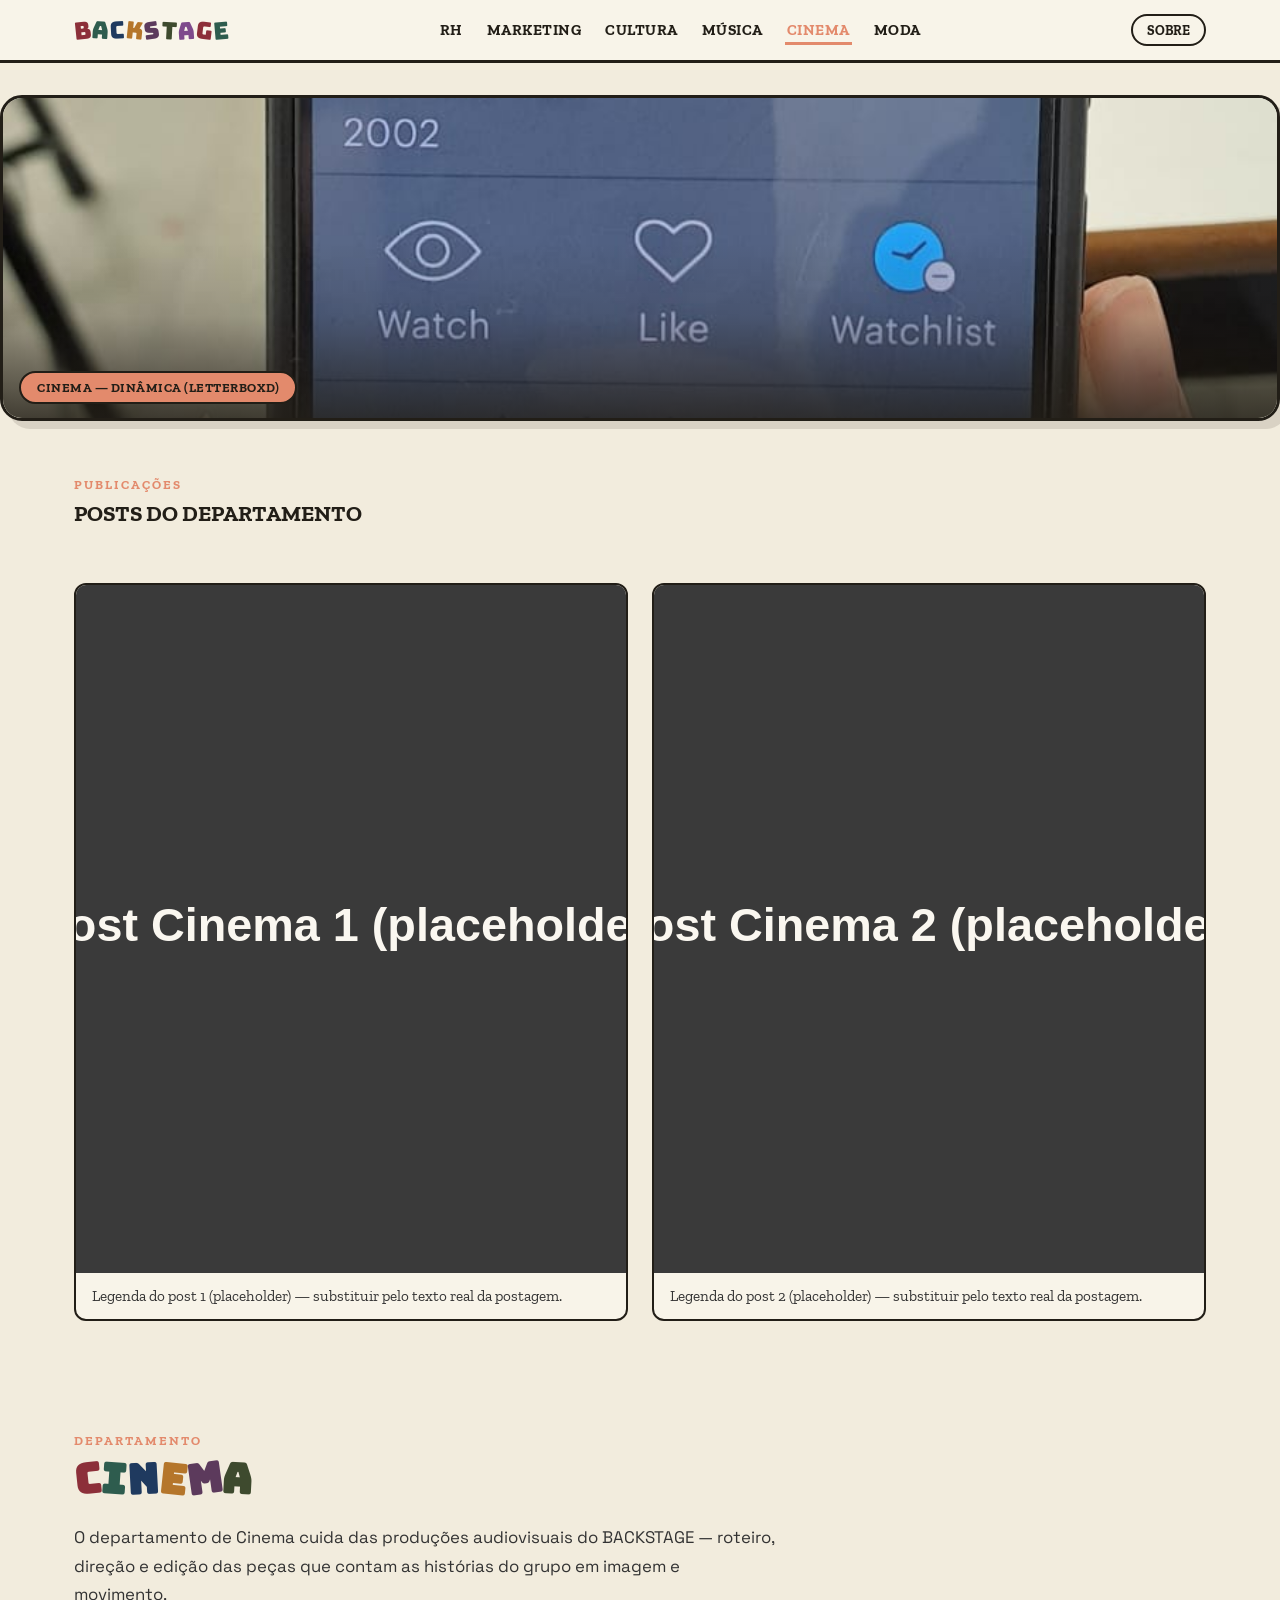
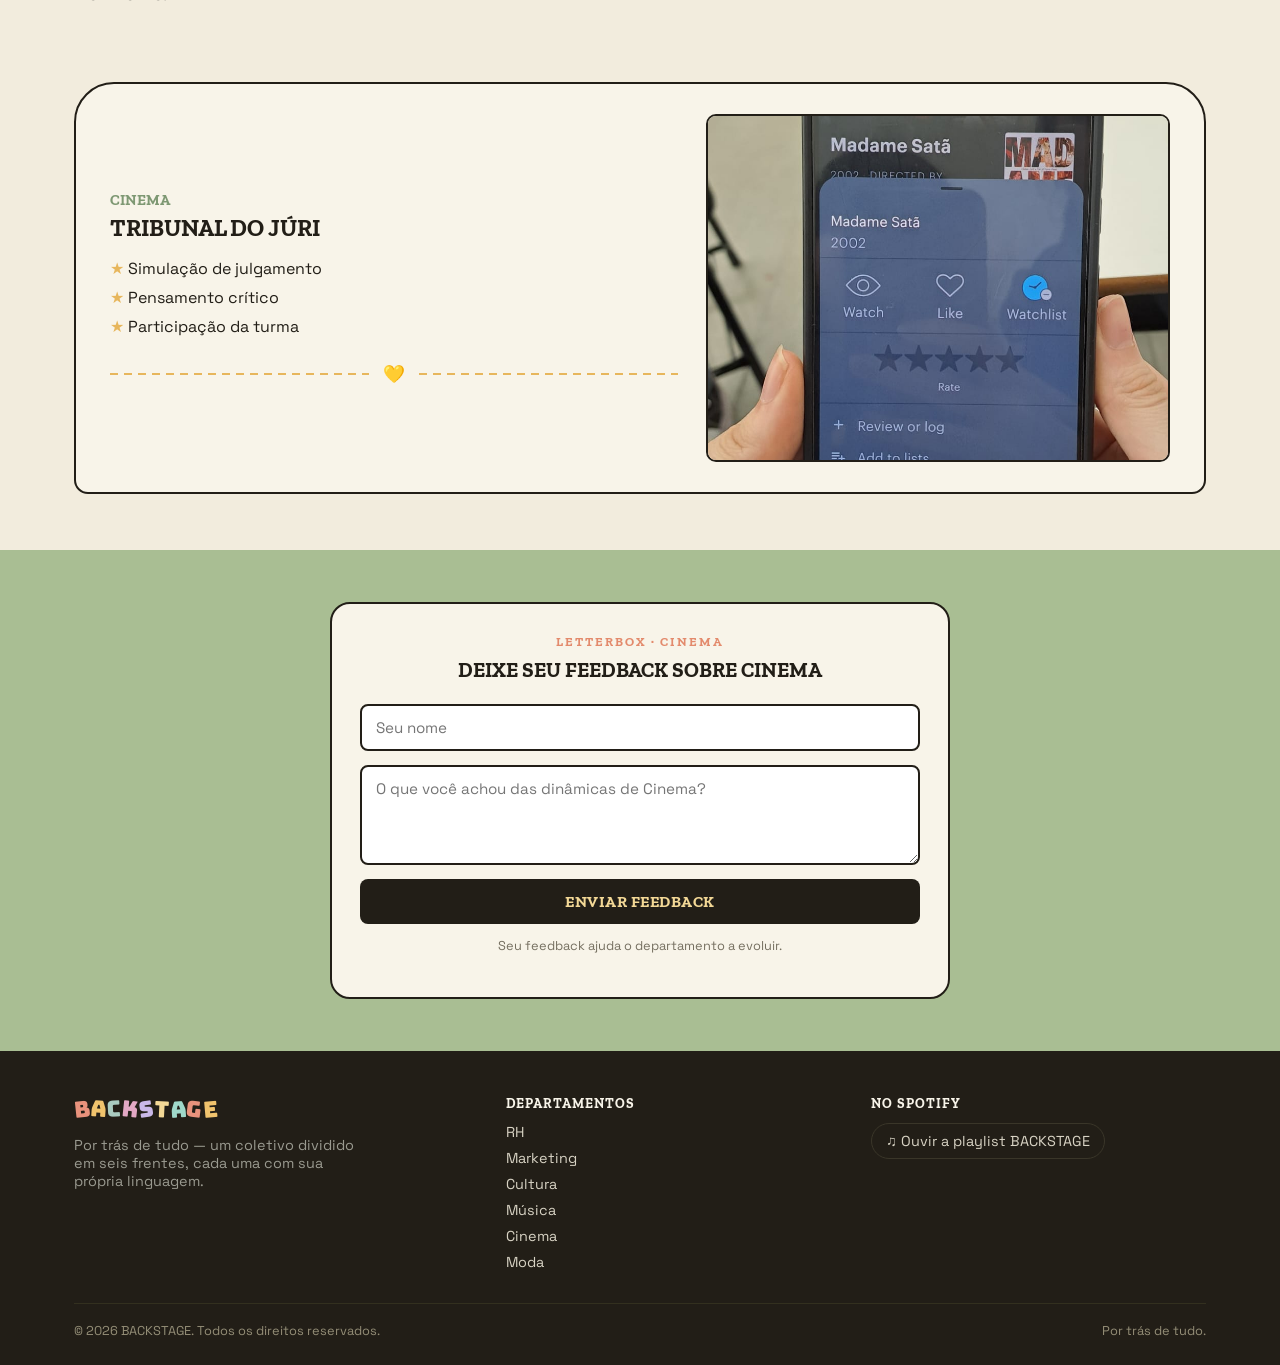
==== cinema.html @ c2397298 "Site BACKSTAGE" ====
<!DOCTYPE html>
<html lang="pt-BR">
<head>
  <meta charset="UTF-8">
  <meta name="viewport" content="width=device-width, initial-scale=1.0">
  <title>Cinema · BACKSTAGE</title>
  <link rel="stylesheet" href="assets/style.css">
</head>
<body>
  <header class="site-header">
    <div class="header-inner">
      <a href="index.html" class="logo"><span class="collage"><span style="--r:-6deg;color:#8C2F39;">B</span><span style="--r:4deg;color:#2E5C4E;">A</span><span style="--r:-3deg;color:#1F3A5F;">C</span><span style="--r:6deg;color:#B5762B;">K</span><span style="--r:-8deg;color:#5C3A5C;">S</span><span style="--r:3deg;color:#3E4A2E;">T</span><span style="--r:-4deg;color:#7E4A8C;">A</span><span style="--r:7deg;color:#8C2F39;">G</span><span style="--r:-5deg;color:#2E5C4E;">E</span></span></a>
      <button class="nav-toggle" aria-label="Abrir menu" aria-expanded="false">&#9776;</button>
      <nav class="dept-nav">
          <a href="rh.html" class="">RH</a>
          <a href="marketing.html" class="">Marketing</a>
          <a href="cultura.html" class="">Cultura</a>
          <a href="musica.html" class="">Música</a>
          <a href="cinema.html" class="active">Cinema</a>
          <a href="moda.html" class="">Moda</a>
      </nav>
      <a href="sobre.html" class="about-link">Sobre</a>
    </div>
  </header>
  <section style="padding-top:32px;">
    <div class="carousel" data-carousel>
      <div class="carousel-track">
        <div class="carousel-slide">
          <img src="assets/img/cinema-dinamica-real.jpeg" alt="Cinema — Dinâmica (Letterboxd)">
          <div class="carousel-caption">Cinema — Dinâmica (Letterboxd)</div>
        </div>
      </div>
      
      <div class="carousel-controls">
        <button class="carousel-btn prev" aria-label="Slide anterior"><svg viewBox="0 0 24 24" fill="none" stroke="currentColor" stroke-width="2.5" stroke-linecap="round" stroke-linejoin="round"><polyline points="15 18 9 12 15 6"></polyline></svg></button>
        <button class="carousel-btn next" aria-label="Próximo slide"><svg viewBox="0 0 24 24" fill="none" stroke="currentColor" stroke-width="2.5" stroke-linecap="round" stroke-linejoin="round"><polyline points="9 18 15 12 9 6"></polyline></svg></button>
      </div>
      <div class="carousel-dots"></div>
    </div>
  </section>
  <section class="text-section" style="padding-bottom:0;">
    <div class="container">
      <div class="eyebrow">Publicações</div>
      <h2 style="font-family:var(--note); text-transform:uppercase; font-size:1.4rem; margin:0 0 8px;">Posts do departamento</h2>
    </div>
  </section>
  <section class="text-section" style="padding-top:20px;">
    <div class="container">
      <div class="posts-grid">
        <div class="post-card">
          <img src="assets/img/cinema-post-1.svg" alt="Post 1 do Cinema">
          <div class="post-caption">Legenda do post 1 (placeholder) — substituir pelo texto real da postagem.</div>
        </div>
        <div class="post-card">
          <img src="assets/img/cinema-post-2.svg" alt="Post 2 do Cinema">
          <div class="post-caption">Legenda do post 2 (placeholder) — substituir pelo texto real da postagem.</div>
        </div>
      </div>
    </div>
  </section>

  <section class="text-section">
    <div class="container">
      <div class="eyebrow">Departamento</div>
      <h1 class="page-title"><span class="collage"><span style="--r:-6deg;color:#8C2F39;">C</span><span style="--r:4deg;color:#2E5C4E;">i</span><span style="--r:-3deg;color:#1F3A5F;">n</span><span style="--r:6deg;color:#B5762B;">e</span><span style="--r:-8deg;color:#5C3A5C;">m</span><span style="--r:3deg;color:#3E4A2E;">a</span></span></h1>
      <p class="body-text">O departamento de Cinema cuida das produções audiovisuais do BACKSTAGE — roteiro, direção e edição das peças que contam as histórias do grupo em imagem e movimento.</p>
    </div>
  </section>
  <section class="text-section" style="padding-top:0;">
    <div class="container">
      <div class="project-card">
        <div>
          <div class="project-eyebrow">Cinema</div>
          <h3>Tribunal do Júri</h3>
          <ul>
          <li>Simulação de julgamento</li>
          <li>Pensamento crítico</li>
          <li>Participação da turma</li>
          </ul>
          <div class="project-divider"><span class="line"></span><span class="heart">💛</span><span class="line"></span></div>
        </div>
        <div class="project-photo">
          <img src="assets/img/cinema-dinamica-real.jpeg" alt="Tribunal do Júri — Cinema">
        </div>
      </div>
    </div>
  </section>

  <section class="feedback-section">
    <div class="container">
      <div class="letterbox">
        <div class="eyebrow">Letterbox · Cinema</div>
        <h2>Deixe seu feedback sobre Cinema</h2>
        <form>
          <input type="text" placeholder="Seu nome" required>
          <textarea placeholder="O que você achou das dinâmicas de Cinema?" required></textarea>
          <button type="submit">Enviar feedback</button>
        </form>
        <p class="form-note">Seu feedback ajuda o departamento a evoluir.</p>
      </div>
    </div>
  </section>

  <footer class="site-footer">
    <div class="container">
      <div class="footer-grid">
        <div>
          <div class="footer-logo"><span class="collage"><span style="--r:-6deg;color:#E8927C;">B</span><span style="--r:4deg;color:#F0C36D;">A</span><span style="--r:-3deg;color:#A9CBC0;">C</span><span style="--r:6deg;color:#E3A8C4;">K</span><span style="--r:-8deg;color:#C9B8E8;">S</span><span style="--r:3deg;color:#F3D896;">T</span><span style="--r:-4deg;color:#9FD8C9;">A</span><span style="--r:7deg;color:#E8927C;">G</span><span style="--r:-5deg;color:#F0C36D;">E</span></span></div>
          <p style="margin-top:12px; font-size:0.9rem; color:#9a9a90; max-width:280px;">
            Por trás de tudo — um coletivo dividido em seis frentes, cada uma com sua própria linguagem.
          </p>
        </div>
        <div>
          <h4>Departamentos</h4>
          <ul>
          <li><a href="rh.html">RH</a></li>
          <li><a href="marketing.html">Marketing</a></li>
          <li><a href="cultura.html">Cultura</a></li>
          <li><a href="musica.html">Música</a></li>
          <li><a href="cinema.html">Cinema</a></li>
          <li><a href="moda.html">Moda</a></li>
          </ul>
        </div>
        <div>
          <h4>No Spotify</h4>
          <a class="spotify-footer-link" href="musica.html#spotify" aria-label="Ver playlist no Spotify">
            &#9835; Ouvir a playlist BACKSTAGE
          </a>
        </div>
      </div>
      <div class="footer-bottom">
        <span>&copy; 2026 BACKSTAGE. Todos os direitos reservados.</span>
        <span>Por trás de tudo.</span>
      </div>
    </div>
  </footer>

  <script src="assets/script.js"></script>
</body>
</html>
---- assets/style.css ----
/* ==========================================================================
   BACKSTAGE — estilo seguindo os slides originais
   ========================================================================== */

@import url('https://fonts.googleapis.com/css2?family=Bungee&family=Zilla+Slab:wght@500;600;700&family=Space+Grotesk:wght@400;500;600;700&display=swap');

:root {
  --mustard: #E7B65C;
  --mustard-light: #F3D896;
  --sage: #A9BE93;
  --sage-dark: #7E9873;
  --teal: #A9CBC0;
  --teal-dark: #7FAA9C;
  --cream: #F2ECDD;
  --paper: #F8F4E9;
  --ink: #221E17;
  --coral: #E38A6C;
  --gray: #756F60;

  --display: 'Bungee', cursive;
  --body: 'Space Grotesk', sans-serif;
  --note: 'Zilla Slab', serif;

  --stripe-mustard: repeating-linear-gradient(
    115deg,
    var(--mustard-light) 0px, var(--mustard-light) 46px,
    var(--mustard) 46px, var(--mustard) 92px
  );

  --swirl-teal: repeating-conic-gradient(
    from 0deg,
    var(--teal) 0deg 9deg,
    var(--cream) 9deg 18deg
  );
}

* { box-sizing: border-box; }
html { scroll-behavior: smooth; }

@media (prefers-reduced-motion: reduce) {
  html { scroll-behavior: auto; }
  * { animation-duration: 0.01ms !important; transition-duration: 0.01ms !important; }
}

body {
  margin: 0;
  font-family: var(--body);
  color: var(--ink);
  background: var(--cream);
  -webkit-font-smoothing: antialiased;
}

a { color: inherit; text-decoration: none; }
img, video { max-width: 100%; display: block; }

:focus-visible {
  outline: 3px solid var(--coral);
  outline-offset: 2px;
}

.container {
  max-width: 1180px;
  margin: 0 auto;
  padding: 0 24px;
}

/* ---------- Collage heading (título estilo revista recortada) ---------- */

.collage {
  font-family: var(--display);
  display: inline-flex;
  flex-wrap: wrap;
  line-height: 1;
}

.collage span {
  display: inline-block;
  transform: rotate(var(--r, 0deg));
  margin: 0 0.01em;
}

/* ---------- Header ---------- */

header.site-header {
  background: var(--paper);
  border-bottom: 3px solid var(--ink);
  position: sticky;
  top: 0;
  z-index: 50;
}

.header-inner {
  display: flex;
  align-items: center;
  justify-content: space-between;
  gap: 20px;
  padding: 14px 24px;
  max-width: 1180px;
  margin: 0 auto;
}

.logo {
  font-size: 1.5rem;
  white-space: nowrap;
}

nav.dept-nav {
  display: flex;
  flex-wrap: wrap;
  gap: 6px 20px;
  font-family: var(--note);
  font-weight: 700;
  font-size: 0.95rem;
  text-transform: uppercase;
  letter-spacing: 0.5px;
}

nav.dept-nav a {
  position: relative;
  padding: 4px 2px;
}

nav.dept-nav a::after {
  content: '';
  position: absolute;
  left: 0; bottom: -2px;
  width: 0; height: 3px;
  background: var(--coral);
  transition: width 0.2s ease;
}

nav.dept-nav a:hover::after,
nav.dept-nav a.active::after { width: 100%; }
nav.dept-nav a.active { color: var(--coral); }

.about-link {
  font-family: var(--note);
  font-weight: 700;
  font-size: 0.85rem;
  text-transform: uppercase;
  border: 2px solid var(--ink);
  padding: 6px 14px;
  border-radius: 999px;
  white-space: nowrap;
}
.about-link:hover { background: var(--ink); color: var(--paper); }

.nav-toggle {
  display: none;
  background: none;
  border: 0;
  color: var(--ink);
  font-size: 1.6rem;
  cursor: pointer;
}

/* ---------- Hero (home) ---------- */

.hero {
  background: var(--swirl-teal);
  padding: 56px 0 48px;
  position: relative;
}

.hero-inner {
  display: grid;
  grid-template-columns: 1fr 1.3fr;
  gap: 32px;
  align-items: center;
}

.hero-logo-block {
  background: var(--paper);
  border: 3px solid var(--ink);
  border-radius: 20px;
  padding: 36px 26px;
  text-align: center;
}

.hero-logo-block .big-logo {
  font-size: clamp(2rem, 5.5vw, 3rem);
  justify-content: center;
}

.hero-logo-block .tagline {
  margin-top: 10px;
  font-family: var(--note);
  font-weight: 600;
  text-transform: uppercase;
  letter-spacing: 1px;
  font-size: 0.85rem;
  color: var(--gray);
}

.hero-logo-block p {
  margin-top: 14px;
  font-size: 0.95rem;
  color: #4a463c;
}

.mini-badge {
  font-size: 1.3rem;
  margin-bottom: 4px;
}

/* ---------- Carousel ---------- */

.carousel {
  position: relative;
  background: var(--paper);
  border: 3px solid var(--ink);
  border-radius: 22px;
  overflow: hidden;
  box-shadow: 8px 8px 0 rgba(34,30,23,0.12);
}

.carousel-track {
  display: flex;
  transition: transform 0.55s cubic-bezier(0.65, 0, 0.35, 1);
  height: 320px;
}

.carousel-slide { min-width: 100%; height: 100%; position: relative; }
.carousel-slide img, .carousel-slide video {
  width: 100%; height: 100%; object-fit: cover;
}

.carousel-slide::after {
  content: '';
  position: absolute;
  inset: 0;
  background: linear-gradient(to top, rgba(34,30,23,0.78) 0%, rgba(34,30,23,0.15) 32%, transparent 55%);
  pointer-events: none;
}

.carousel-caption {
  position: absolute;
  left: 16px; bottom: 14px;
  z-index: 2;
  padding: 7px 16px;
  background: var(--coral);
  border: 2px solid var(--ink);
  border-radius: 999px;
  color: var(--ink);
  font-family: var(--note);
  font-weight: 700;
  font-size: 0.8rem;
  text-transform: uppercase;
  letter-spacing: 0.5px;
}

.carousel-counter {
  position: absolute;
  right: 16px; top: 14px;
  z-index: 2;
  padding: 5px 12px;
  background: rgba(248,244,233,0.9);
  border: 2px solid var(--ink);
  border-radius: 999px;
  font-family: var(--note);
  font-weight: 700;
  font-size: 0.78rem;
  color: var(--ink);
}

.carousel-controls {
  position: absolute; top: 50%; transform: translateY(-50%);
  width: 100%; display: flex; justify-content: space-between;
  padding: 0 14px; pointer-events: none;
  z-index: 2;
}

.carousel-btn {
  pointer-events: all;
  background: var(--paper);
  color: var(--ink);
  border: 2.5px solid var(--ink);
  width: 42px; height: 42px; border-radius: 50%;
  cursor: pointer;
  display: flex; align-items: center; justify-content: center;
  transition: background 0.15s ease, transform 0.15s ease, color 0.15s ease;
}
.carousel-btn svg { width: 20px; height: 20px; }
.carousel-btn:hover { background: var(--coral); transform: scale(1.08); }
.carousel-btn:active { transform: scale(0.94); }

.carousel-dots {
  display: flex; gap: 10px; justify-content: center; align-items: center;
  padding: 14px 0; background: var(--paper);
}
.carousel-dots button {
  width: 9px; height: 9px; border-radius: 50%;
  border: 2px solid var(--ink); background: transparent; cursor: pointer;
  padding: 0;
  transition: width 0.2s ease, background 0.2s ease;
}
.carousel-dots button.active {
  background: var(--coral);
  width: 24px;
  border-radius: 999px;
}

/* ---------- Note card (nota de papel com clipe) ---------- */

.note-card {
  position: relative;
  background:
    repeating-linear-gradient(0deg, transparent 0 27px, rgba(34,30,23,0.06) 27px 28px),
    repeating-linear-gradient(90deg, transparent 0 27px, rgba(34,30,23,0.06) 27px 28px),
    var(--paper);
  border: 2.5px solid var(--ink);
  border-radius: 14px;
  padding: 30px 32px;
  max-width: 760px;
}

.note-card::before {
  content: '📎';
  position: absolute;
  top: -18px;
  left: 22px;
  font-size: 1.8rem;
  transform: rotate(-8deg);
}

.note-card p, .note-card li {
  font-family: var(--note);
  font-weight: 600;
  font-size: 1.15rem;
  line-height: 1.5;
  text-transform: uppercase;
  color: var(--ink);
  margin: 0;
}

.note-card ul { list-style: none; padding: 0; display: flex; flex-direction: column; gap: 10px; }
.note-card ul li::before { content: '• '; }

/* ---------- Sections ---------- */

section.mv-section { padding: 60px 0; }
section.mv-section.bg-mustard { background: var(--mustard); }
section.mv-section.bg-sage { background: var(--sage); }
section.mv-section.bg-teal-swirl { background: var(--swirl-teal); }
section.mv-section.bg-stripe { background: var(--stripe-mustard); }

.mv-grid {
  display: grid;
  grid-template-columns: 1fr 1fr;
  gap: 32px;
  align-items: start;
}

.mv-header { margin-bottom: 20px; }

.eyebrow {
  font-family: var(--note);
  font-size: 0.8rem;
  text-transform: uppercase;
  letter-spacing: 2px;
  color: var(--coral);
  font-weight: 700;
  margin-bottom: 8px;
}

h1.page-title {
  font-family: var(--display);
  font-size: clamp(1.8rem, 4.2vw, 2.6rem);
  line-height: 1.15;
  margin: 0 0 20px;
}

section.text-section { padding: 56px 0; }
.text-section .body-text {
  font-size: 1.05rem;
  line-height: 1.7;
  max-width: 700px;
  color: #333;
}

.dept-grid {
  display: grid;
  grid-template-columns: repeat(3, 1fr);
  gap: 14px;
  margin-top: 36px;
}

.dept-card {
  background: var(--paper);
  border: 2.5px solid var(--ink);
  color: var(--ink);
  padding: 20px 16px;
  text-align: center;
  font-family: var(--note);
  font-weight: 700;
  text-transform: uppercase;
  font-size: 1.05rem;
  letter-spacing: 0.5px;
  border-radius: 12px;
  transition: transform 0.15s ease, background 0.15s ease;
}
.dept-card:hover { transform: translateY(-4px); background: var(--mustard-light); }

/* ---------- Project card (ticket estilo "Projetos" dos slides) ---------- */

.project-card {
  background: var(--paper);
  border: 2.5px solid var(--ink);
  border-radius: 40px 40px 14px 14px;
  padding: 30px 34px;
  display: grid;
  grid-template-columns: 1.1fr 0.9fr;
  gap: 28px;
  align-items: center;
}

.project-card .project-eyebrow {
  font-family: var(--note);
  text-transform: uppercase;
  font-weight: 700;
  color: var(--sage-dark);
  font-size: 0.95rem;
  margin-bottom: 4px;
}

.project-card h3 {
  font-family: var(--note);
  font-size: 1.5rem;
  text-transform: uppercase;
  margin: 0 0 16px;
}

.project-card ul {
  list-style: none;
  padding: 0;
  margin: 0;
  display: flex;
  flex-direction: column;
  gap: 8px;
  font-size: 1rem;
}

.project-card ul li::before { content: '★ '; color: var(--mustard); }

.project-card .project-photo {
  border: 2.5px solid var(--ink);
  border-radius: 10px;
  overflow: hidden;
  aspect-ratio: 4/3;
}
.project-card .project-photo img { width: 100%; height: 100%; object-fit: cover; }

.project-divider {
  display: flex;
  align-items: center;
  gap: 14px;
  margin-top: 26px;
  color: var(--mustard);
}
.project-divider .line { flex: 1; height: 2px; background: repeating-linear-gradient(90deg, var(--mustard) 0 8px, transparent 8px 14px); }
.project-divider .heart { font-size: 1.1rem; }

/* ---------- Posts (cinema) ---------- */

.posts-grid { display: grid; grid-template-columns: repeat(2, 1fr); gap: 24px; margin-top: 28px; }
.post-card { background: var(--paper); border: 2.5px solid var(--ink); border-radius: 12px; overflow: hidden; }
.post-card img { width: 100%; aspect-ratio: 4/5; object-fit: cover; }
.post-caption { padding: 14px 16px; font-size: 0.95rem; color: #333; font-family: var(--note); }

/* ---------- Spotify block (musica) ---------- */

.spotify-block { background: var(--teal); padding: 40px 24px; text-align: center; }
.spotify-block img {
  margin: 0 auto; max-width: 420px;
  border: 3px solid var(--ink); border-radius: 12px;
}
.spotify-block p { color: var(--ink); margin-top: 16px; font-family: var(--note); font-weight: 600; }

/* ---------- Video block (moda) ---------- */

.video-block { padding: 24px 0; background: var(--paper); }
.video-block video {
  width: 100%; max-height: 500px; object-fit: cover;
  border: 3px solid var(--ink); border-radius: 16px;
}

/* ---------- Feedback ---------- */

section.feedback-section { background: var(--sage); padding: 52px 0; }

.letterbox {
  background: var(--paper);
  border: 2.5px solid var(--ink);
  border-radius: 20px;
  max-width: 620px;
  margin: 0 auto;
  padding: 30px 28px;
}
.letterbox .eyebrow { text-align: center; }
.letterbox h2 {
  font-family: var(--note);
  text-align: center;
  text-transform: uppercase;
  font-size: 1.3rem;
  margin: 0 0 22px;
}
.letterbox form { display: flex; flex-direction: column; gap: 14px; }
.letterbox input, .letterbox textarea {
  font-family: var(--body);
  font-size: 0.95rem;
  padding: 12px 14px;
  border: 2px solid var(--ink);
  border-radius: 8px;
  background: #fff;
  resize: vertical;
}
.letterbox textarea { min-height: 100px; }
.letterbox button {
  font-family: var(--note);
  text-transform: uppercase;
  letter-spacing: 0.5px;
  background: var(--ink);
  color: var(--mustard-light);
  border: none;
  border-radius: 8px;
  padding: 13px;
  cursor: pointer;
  font-size: 1rem;
  font-weight: 700;
}
.letterbox button:hover { background: var(--coral); color: #fff; }
.letterbox .form-note { font-size: 0.8rem; color: var(--gray); text-align: center; }

/* ---------- Articles ---------- */

.articles-section { padding: 60px 0; background: var(--paper); }
.articles-grid { display: grid; grid-template-columns: repeat(3, 1fr); gap: 20px; margin-top: 30px; }
.article-card {
  background: var(--cream);
  border: 2.5px solid var(--ink);
  border-radius: 12px;
  overflow: hidden;
  display: flex;
  flex-direction: column;
}
.article-card .thumb { aspect-ratio: 16/10; background: var(--swirl-teal); }
.article-card .thumb-inner {
  width: 100%; height: 100%;
  display: flex; align-items: center; justify-content: center;
  color: var(--ink); font-family: var(--note); font-weight: 700;
  background: rgba(248,244,233,0.55);
}
.article-card .body { padding: 16px; }
.article-card .body h3 { font-family: var(--note); font-size: 1.05rem; margin: 6px 0 8px; text-transform: uppercase; }
.article-card .body p { font-size: 0.9rem; color: #444; margin: 0; }

/* ---------- About extras (quem somos) ---------- */

.about-photos {
  display: flex;
  gap: 14px;
  margin-top: 24px;
  flex-wrap: wrap;
}
.about-photos .torn {
  width: 120px; height: 90px;
  border: 3px solid var(--ink);
  border-radius: 4px;
  object-fit: cover;
  transform: rotate(var(--r, -3deg));
}

/* ---------- Footer ---------- */

footer.site-footer { background: var(--ink); color: #d8d3c4; padding: 44px 0 26px; }
.footer-grid { display: grid; grid-template-columns: 1.2fr 1fr 1fr; gap: 30px; }
.footer-logo { font-size: 1.4rem; }
.footer-grid h4 {
  color: var(--paper); font-family: var(--note); font-size: 0.85rem;
  text-transform: uppercase; letter-spacing: 1px; margin: 0 0 12px;
}
.footer-grid ul { list-style: none; padding: 0; margin: 0; display: flex; flex-direction: column; gap: 8px; font-size: 0.9rem; }
.footer-grid ul a:hover { color: var(--mustard); }
.spotify-footer-link {
  display: inline-flex; align-items: center; gap: 10px;
  font-size: 0.9rem; padding: 8px 14px;
  border: 1px solid #3a3629; border-radius: 999px; width: fit-content;
}
.spotify-footer-link:hover { border-color: var(--mustard); color: var(--mustard); }
.footer-bottom {
  margin-top: 32px; padding-top: 18px; border-top: 1px solid #33301f;
  font-size: 0.8rem; color: #948e77;
  display: flex; justify-content: space-between; flex-wrap: wrap; gap: 8px;
}

/* ---------- Responsive ---------- */

@media (max-width: 900px) {
  .hero-inner { grid-template-columns: 1fr; }
  .dept-grid { grid-template-columns: repeat(2, 1fr); }
  .posts-grid { grid-template-columns: 1fr; }
  .articles-grid { grid-template-columns: 1fr 1fr; }
  .footer-grid { grid-template-columns: 1fr 1fr; }
  .mv-grid { grid-template-columns: 1fr; }
  .project-card { grid-template-columns: 1fr; }
}

@media (max-width: 700px) {
  .nav-toggle { display: block; }
  nav.dept-nav { display: none; flex-direction: column; width: 100%; padding-top: 12px; }
  nav.dept-nav.open { display: flex; }
  .header-inner { flex-wrap: wrap; }
  .about-link { order: 3; }
  .articles-grid { grid-template-columns: 1fr; }
  .footer-grid { grid-template-columns: 1fr; gap: 22px; }
  .carousel-track { height: 220px; }
}
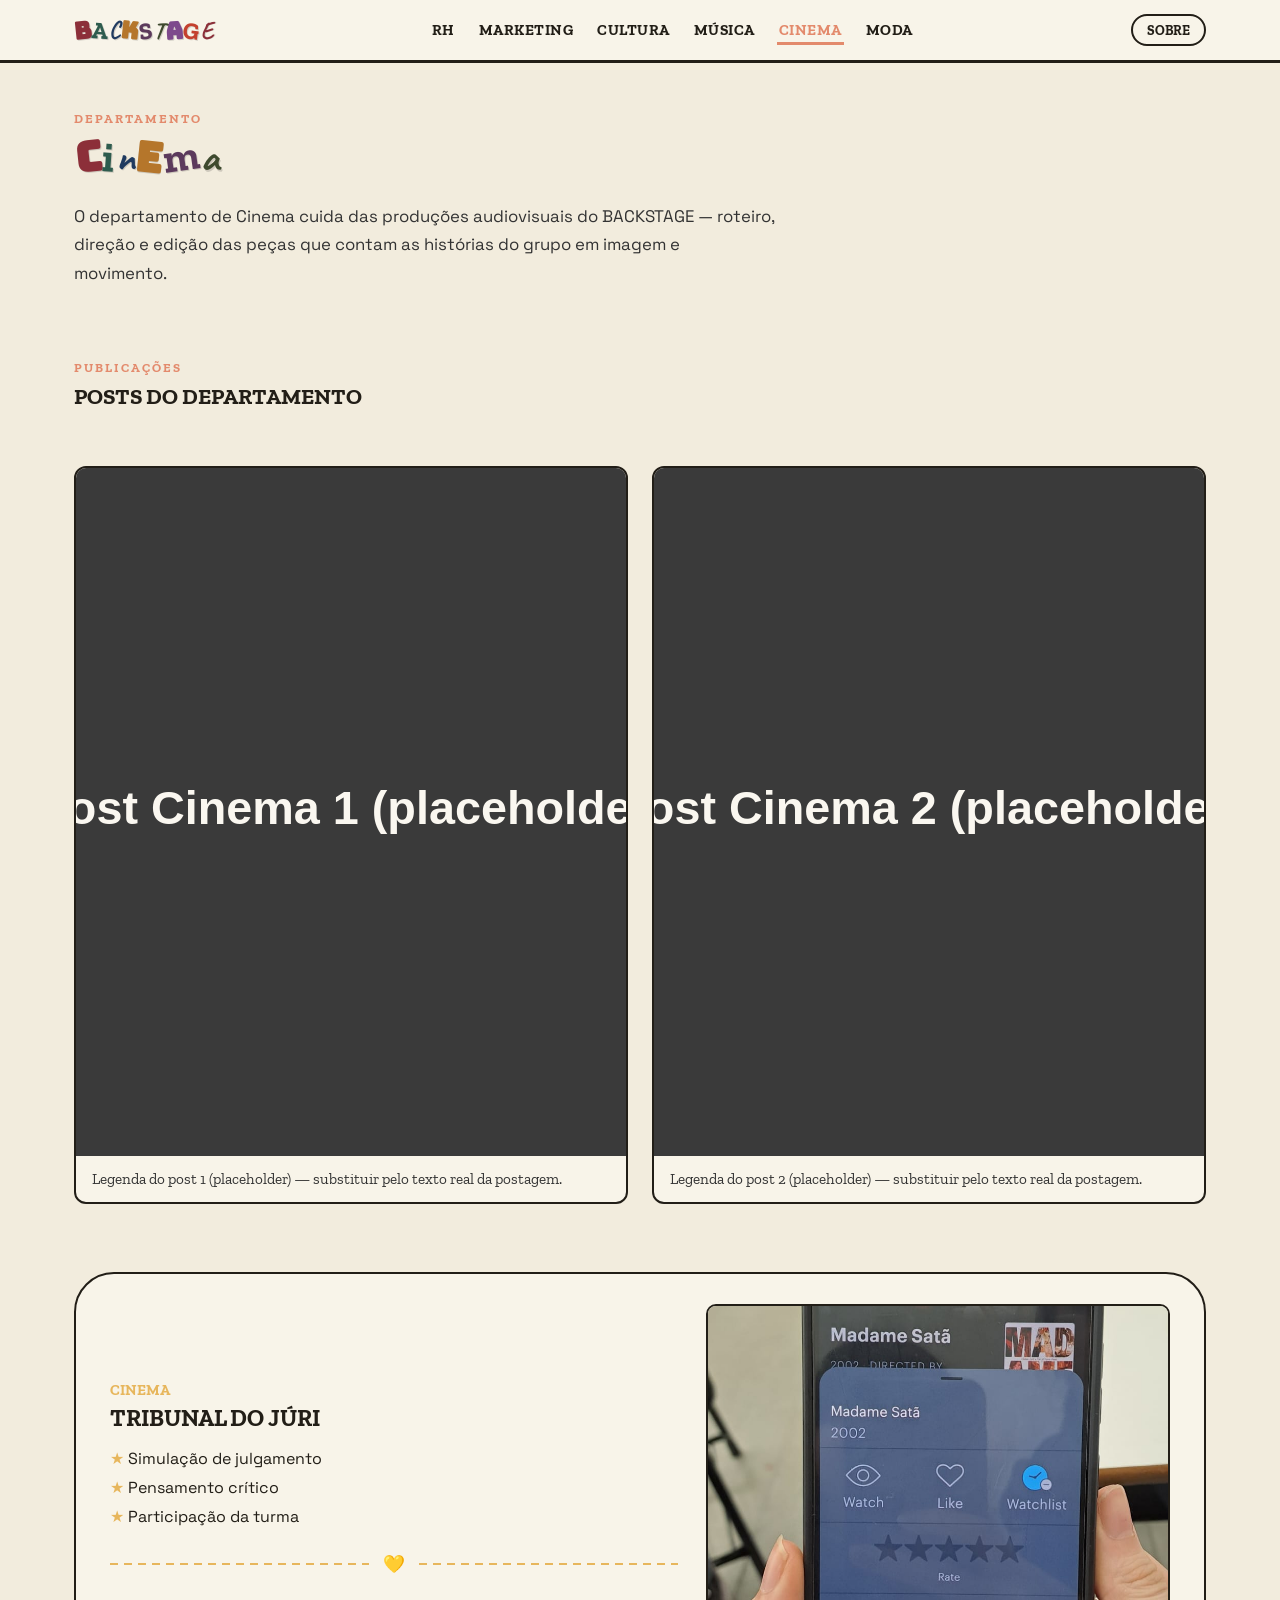
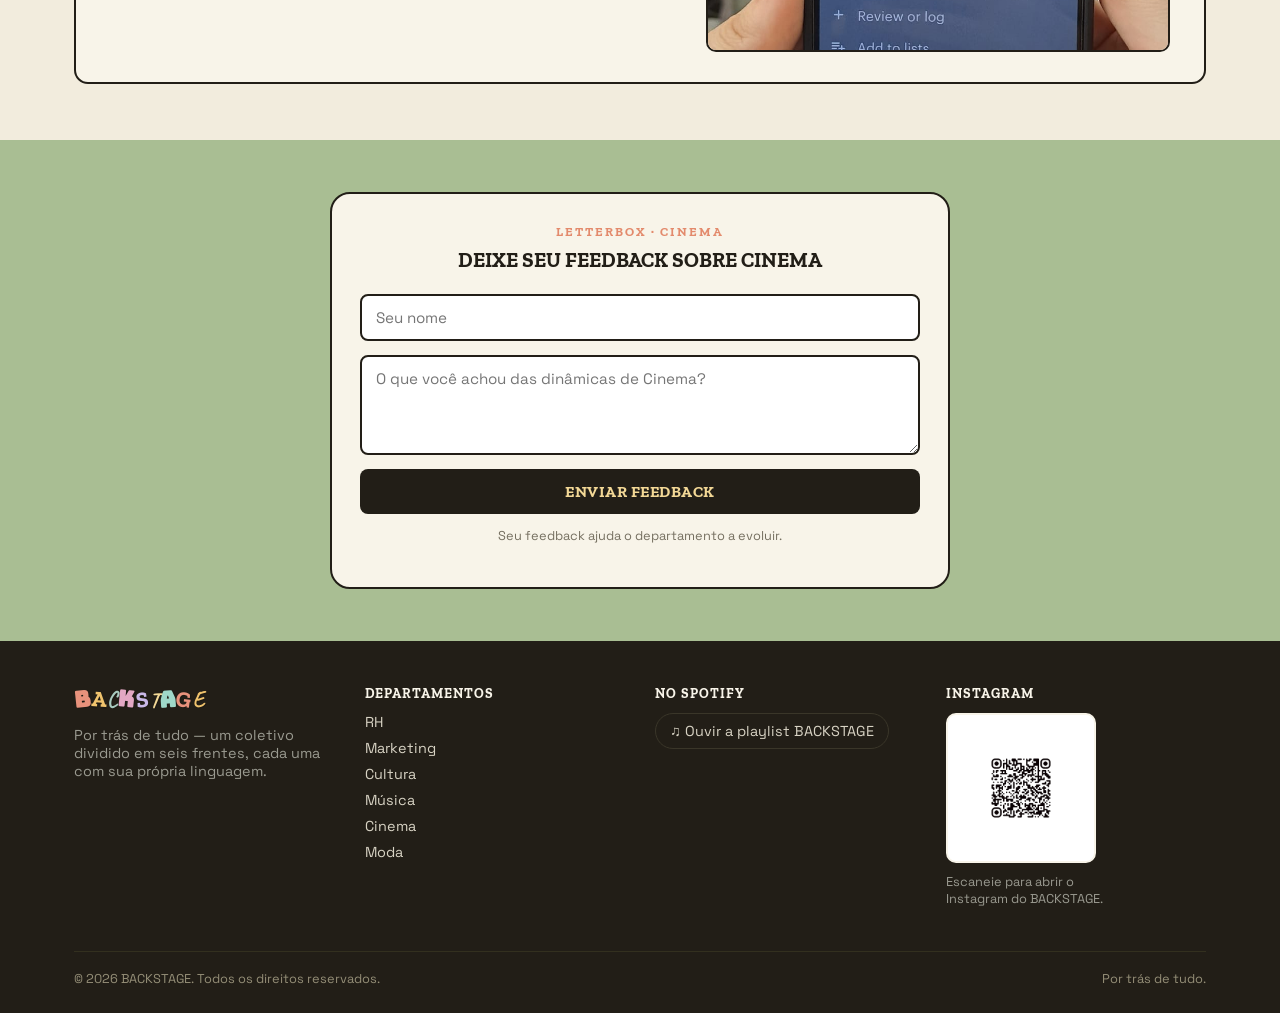
==== commit f3034a25: "Aplica refinamentos do novo design (Claude Design) - Texto collage com fontes alternadas (Bungee/Zil" ====
--- a/cinema.html
+++ b/cinema.html
@@ -9,7 +9,7 @@
 <body>
   <header class="site-header">
     <div class="header-inner">
-      <a href="index.html" class="logo"><span class="collage"><span style="--r:-6deg;color:#8C2F39;">B</span><span style="--r:4deg;color:#2E5C4E;">A</span><span style="--r:-3deg;color:#1F3A5F;">C</span><span style="--r:6deg;color:#B5762B;">K</span><span style="--r:-8deg;color:#5C3A5C;">S</span><span style="--r:3deg;color:#3E4A2E;">T</span><span style="--r:-4deg;color:#7E4A8C;">A</span><span style="--r:7deg;color:#8C2F39;">G</span><span style="--r:-5deg;color:#2E5C4E;">E</span></span></a>
+      <a href="index.html" class="logo"><span class="collage" data-collage data-text="BACKSTAGE"></span></a>
       <button class="nav-toggle" aria-label="Abrir menu" aria-expanded="false">&#9776;</button>
       <nav class="dept-nav">
           <a href="rh.html" class="">RH</a>
@@ -22,23 +22,14 @@
       <a href="sobre.html" class="about-link">Sobre</a>
     </div>
   </header>
-  <section style="padding-top:32px;">
-    <div class="carousel" data-carousel>
-      <div class="carousel-track">
-        <div class="carousel-slide">
-          <img src="assets/img/cinema-dinamica-real.jpeg" alt="Cinema — Dinâmica (Letterboxd)">
-          <div class="carousel-caption">Cinema — Dinâmica (Letterboxd)</div>
-        </div>
-      </div>
-      
-      <div class="carousel-controls">
-        <button class="carousel-btn prev" aria-label="Slide anterior"><svg viewBox="0 0 24 24" fill="none" stroke="currentColor" stroke-width="2.5" stroke-linecap="round" stroke-linejoin="round"><polyline points="15 18 9 12 15 6"></polyline></svg></button>
-        <button class="carousel-btn next" aria-label="Próximo slide"><svg viewBox="0 0 24 24" fill="none" stroke="currentColor" stroke-width="2.5" stroke-linecap="round" stroke-linejoin="round"><polyline points="9 18 15 12 9 6"></polyline></svg></button>
-      </div>
-      <div class="carousel-dots"></div>
+  <section class="text-section" style="padding-top:48px;">
+    <div class="container">
+      <div class="eyebrow">Departamento</div>
+      <h1 class="page-title"><span class="collage" data-collage data-text="Cinema"></span></h1>
+      <p class="body-text">O departamento de Cinema cuida das produções audiovisuais do BACKSTAGE — roteiro, direção e edição das peças que contam as histórias do grupo em imagem e movimento.</p>
     </div>
   </section>
-  <section class="text-section" style="padding-bottom:0;">
+  <section class="text-section" style="padding-top:0; padding-bottom:0;">
     <div class="container">
       <div class="eyebrow">Publicações</div>
       <h2 style="font-family:var(--note); text-transform:uppercase; font-size:1.4rem; margin:0 0 8px;">Posts do departamento</h2>
@@ -58,15 +49,7 @@
       </div>
     </div>
   </section>
-
-  <section class="text-section">
-    <div class="container">
-      <div class="eyebrow">Departamento</div>
-      <h1 class="page-title"><span class="collage"><span style="--r:-6deg;color:#8C2F39;">C</span><span style="--r:4deg;color:#2E5C4E;">i</span><span style="--r:-3deg;color:#1F3A5F;">n</span><span style="--r:6deg;color:#B5762B;">e</span><span style="--r:-8deg;color:#5C3A5C;">m</span><span style="--r:3deg;color:#3E4A2E;">a</span></span></h1>
-      <p class="body-text">O departamento de Cinema cuida das produções audiovisuais do BACKSTAGE — roteiro, direção e edição das peças que contam as histórias do grupo em imagem e movimento.</p>
-    </div>
-  </section>
-  <section class="text-section" style="padding-top:0;">
+  <section class="text-section" style="padding-top:12px;">
     <div class="container">
       <div class="project-card">
         <div>
@@ -105,7 +88,7 @@
     <div class="container">
       <div class="footer-grid">
         <div>
-          <div class="footer-logo"><span class="collage"><span style="--r:-6deg;color:#E8927C;">B</span><span style="--r:4deg;color:#F0C36D;">A</span><span style="--r:-3deg;color:#A9CBC0;">C</span><span style="--r:6deg;color:#E3A8C4;">K</span><span style="--r:-8deg;color:#C9B8E8;">S</span><span style="--r:3deg;color:#F3D896;">T</span><span style="--r:-4deg;color:#9FD8C9;">A</span><span style="--r:7deg;color:#E8927C;">G</span><span style="--r:-5deg;color:#F0C36D;">E</span></span></div>
+          <div class="footer-logo"><span class="collage" data-collage data-text="BACKSTAGE" data-variant="pastel"></span></div>
           <p style="margin-top:12px; font-size:0.9rem; color:#9a9a90; max-width:280px;">
             Por trás de tudo — um coletivo dividido em seis frentes, cada uma com sua própria linguagem.
           </p>
@@ -127,6 +110,13 @@
             &#9835; Ouvir a playlist BACKSTAGE
           </a>
         </div>
+        <div class="footer-qr-col">
+          <h4>Instagram</h4>
+          <a href="https://instagram.com/backstage" target="_blank" rel="noopener noreferrer">
+            <img src="assets/img/qr-code.png" alt="QR code para o Instagram do BACKSTAGE">
+          </a>
+          <p>Escaneie para abrir o Instagram do BACKSTAGE.</p>
+        </div>
       </div>
       <div class="footer-bottom">
         <span>&copy; 2026 BACKSTAGE. Todos os direitos reservados.</span>
--- a/assets/style.css
+++ b/assets/style.css
@@ -2,7 +2,7 @@
    BACKSTAGE — estilo seguindo os slides originais
    ========================================================================== */
 
-@import url('https://fonts.googleapis.com/css2?family=Bungee&family=Zilla+Slab:wght@500;600;700&family=Space+Grotesk:wght@400;500;600;700&display=swap');
+@import url('https://fonts.googleapis.com/css2?family=Bungee&family=Caveat:wght@700&family=Zilla+Slab:wght@500;600;700&family=Space+Grotesk:wght@400;500;600;700&display=swap');
 
 :root {
   --mustard: #E7B65C;
@@ -67,16 +67,16 @@
 /* ---------- Collage heading (título estilo revista recortada) ---------- */
 
 .collage {
-  font-family: var(--display);
   display: inline-flex;
   flex-wrap: wrap;
-  line-height: 1;
+  line-height: 1.05;
+  font-weight: 700;
+  text-shadow: 1px 1px 0 rgba(0,0,0,0.15);
 }
 
 .collage span {
   display: inline-block;
-  transform: rotate(var(--r, 0deg));
-  margin: 0 0.01em;
+  margin: 0 0.015em;
 }
 
 /* ---------- Header ---------- */
@@ -160,9 +160,24 @@
   background: var(--swirl-teal);
   padding: 56px 0 48px;
   position: relative;
-}
+  overflow: hidden;
+}
+
+.hero-tabs {
+  position: absolute;
+  left: 0;
+  top: 20px;
+  display: flex;
+  flex-direction: column;
+  z-index: 0;
+}
+.hero-tabs .tab-1 { width: 54px; height: 90px; background: var(--teal); border-radius: 0 30px 30px 0; }
+.hero-tabs .tab-2 { width: 70px; height: 110px; background: var(--mustard); border-radius: 0 30px 30px 0; margin-top: 18px; }
+.hero-tabs .tab-3 { width: 48px; height: 80px; background: var(--sage-dark); border-radius: 0 30px 30px 0; margin-top: 160px; }
 
 .hero-inner {
+  position: relative;
+  z-index: 1;
   display: grid;
   grid-template-columns: 1fr 1.3fr;
   gap: 32px;
@@ -378,6 +393,14 @@
   color: #333;
 }
 
+/* ---------- Hero de departamento com carrossel lado a lado (Marketing, Música) ---------- */
+
+section.hero-row-section { padding: 40px 0 56px; }
+.hero-row { display: flex; flex-wrap: wrap; gap: 32px; align-items: center; }
+.hero-row .hero-text-col { flex: 1 1 320px; }
+.hero-row .hero-img-col { flex: 1 1 320px; max-width: 460px; width: 100%; }
+.hero-row .hero-img-col .carousel-track { height: auto; aspect-ratio: 16 / 10; }
+
 .dept-grid {
   display: grid;
   grid-template-columns: repeat(3, 1fr);
@@ -404,6 +427,7 @@
 /* ---------- Project card (ticket estilo "Projetos" dos slides) ---------- */
 
 .project-card {
+  --accent: var(--mustard);
   background: var(--paper);
   border: 2.5px solid var(--ink);
   border-radius: 40px 40px 14px 14px;
@@ -414,11 +438,13 @@
   align-items: center;
 }
 
+.project-card.accent-sage { --accent: var(--sage-dark); }
+
 .project-card .project-eyebrow {
   font-family: var(--note);
   text-transform: uppercase;
   font-weight: 700;
-  color: var(--sage-dark);
+  color: var(--accent);
   font-size: 0.95rem;
   margin-bottom: 4px;
 }
@@ -457,7 +483,7 @@
   margin-top: 26px;
   color: var(--mustard);
 }
-.project-divider .line { flex: 1; height: 2px; background: repeating-linear-gradient(90deg, var(--mustard) 0 8px, transparent 8px 14px); }
+.project-divider .line { flex: 1; height: 2px; background: repeating-linear-gradient(90deg, var(--accent) 0 8px, transparent 8px 14px); }
 .project-divider .heart { font-size: 1.1rem; }
 
 /* ---------- Posts (cinema) ---------- */
@@ -478,10 +504,33 @@
 
 /* ---------- Video block (moda) ---------- */
 
-.video-block { padding: 24px 0; background: var(--paper); }
+.video-block { padding: 28px 0 0; }
 .video-block video {
   width: 100%; max-height: 500px; object-fit: cover;
   border: 3px solid var(--ink); border-radius: 16px;
+}
+
+.video-placeholder {
+  border: 3px dashed var(--ink);
+  border-radius: 16px;
+  background: var(--paper);
+  min-height: 260px;
+  display: flex;
+  flex-direction: column;
+  align-items: center;
+  justify-content: center;
+  gap: 14px;
+  padding: 24px;
+}
+.video-placeholder .play-icon {
+  width: 56px; height: 56px; border-radius: 50%;
+  background: var(--mustard); color: var(--ink);
+  display: flex; align-items: center; justify-content: center;
+  font-size: 1.4rem;
+}
+.video-placeholder p {
+  font-family: var(--note); color: var(--gray);
+  text-align: center; max-width: 420px; margin: 0;
 }
 
 /* ---------- Feedback ---------- */
@@ -573,7 +622,7 @@
 /* ---------- Footer ---------- */
 
 footer.site-footer { background: var(--ink); color: #d8d3c4; padding: 44px 0 26px; }
-.footer-grid { display: grid; grid-template-columns: 1.2fr 1fr 1fr; gap: 30px; }
+.footer-grid { display: grid; grid-template-columns: repeat(auto-fit, minmax(200px, 1fr)); gap: 30px; }
 .footer-logo { font-size: 1.4rem; }
 .footer-grid h4 {
   color: var(--paper); font-family: var(--note); font-size: 0.85rem;
@@ -587,6 +636,13 @@
   border: 1px solid #3a3629; border-radius: 999px; width: fit-content;
 }
 .spotify-footer-link:hover { border-color: var(--mustard); color: var(--mustard); }
+
+.footer-qr-col img {
+  width: 150px; height: 150px; border: 2px solid var(--paper); border-radius: 10px;
+  background: #fff; padding: 4px; object-fit: cover; transition: transform 0.15s ease;
+}
+.footer-qr-col img:hover { transform: scale(1.04); }
+.footer-qr-col p { font-size: 0.8rem; color: #9a9a90; margin-top: 10px; max-width: 180px; }
 .footer-bottom {
   margin-top: 32px; padding-top: 18px; border-top: 1px solid #33301f;
   font-size: 0.8rem; color: #948e77;
@@ -597,12 +653,14 @@
 
 @media (max-width: 900px) {
   .hero-inner { grid-template-columns: 1fr; }
+  .hero-tabs { display: none; }
   .dept-grid { grid-template-columns: repeat(2, 1fr); }
   .posts-grid { grid-template-columns: 1fr; }
   .articles-grid { grid-template-columns: 1fr 1fr; }
   .footer-grid { grid-template-columns: 1fr 1fr; }
   .mv-grid { grid-template-columns: 1fr; }
   .project-card { grid-template-columns: 1fr; }
+  .hero-row .hero-img-col { max-width: 100%; }
 }
 
 @media (max-width: 700px) {
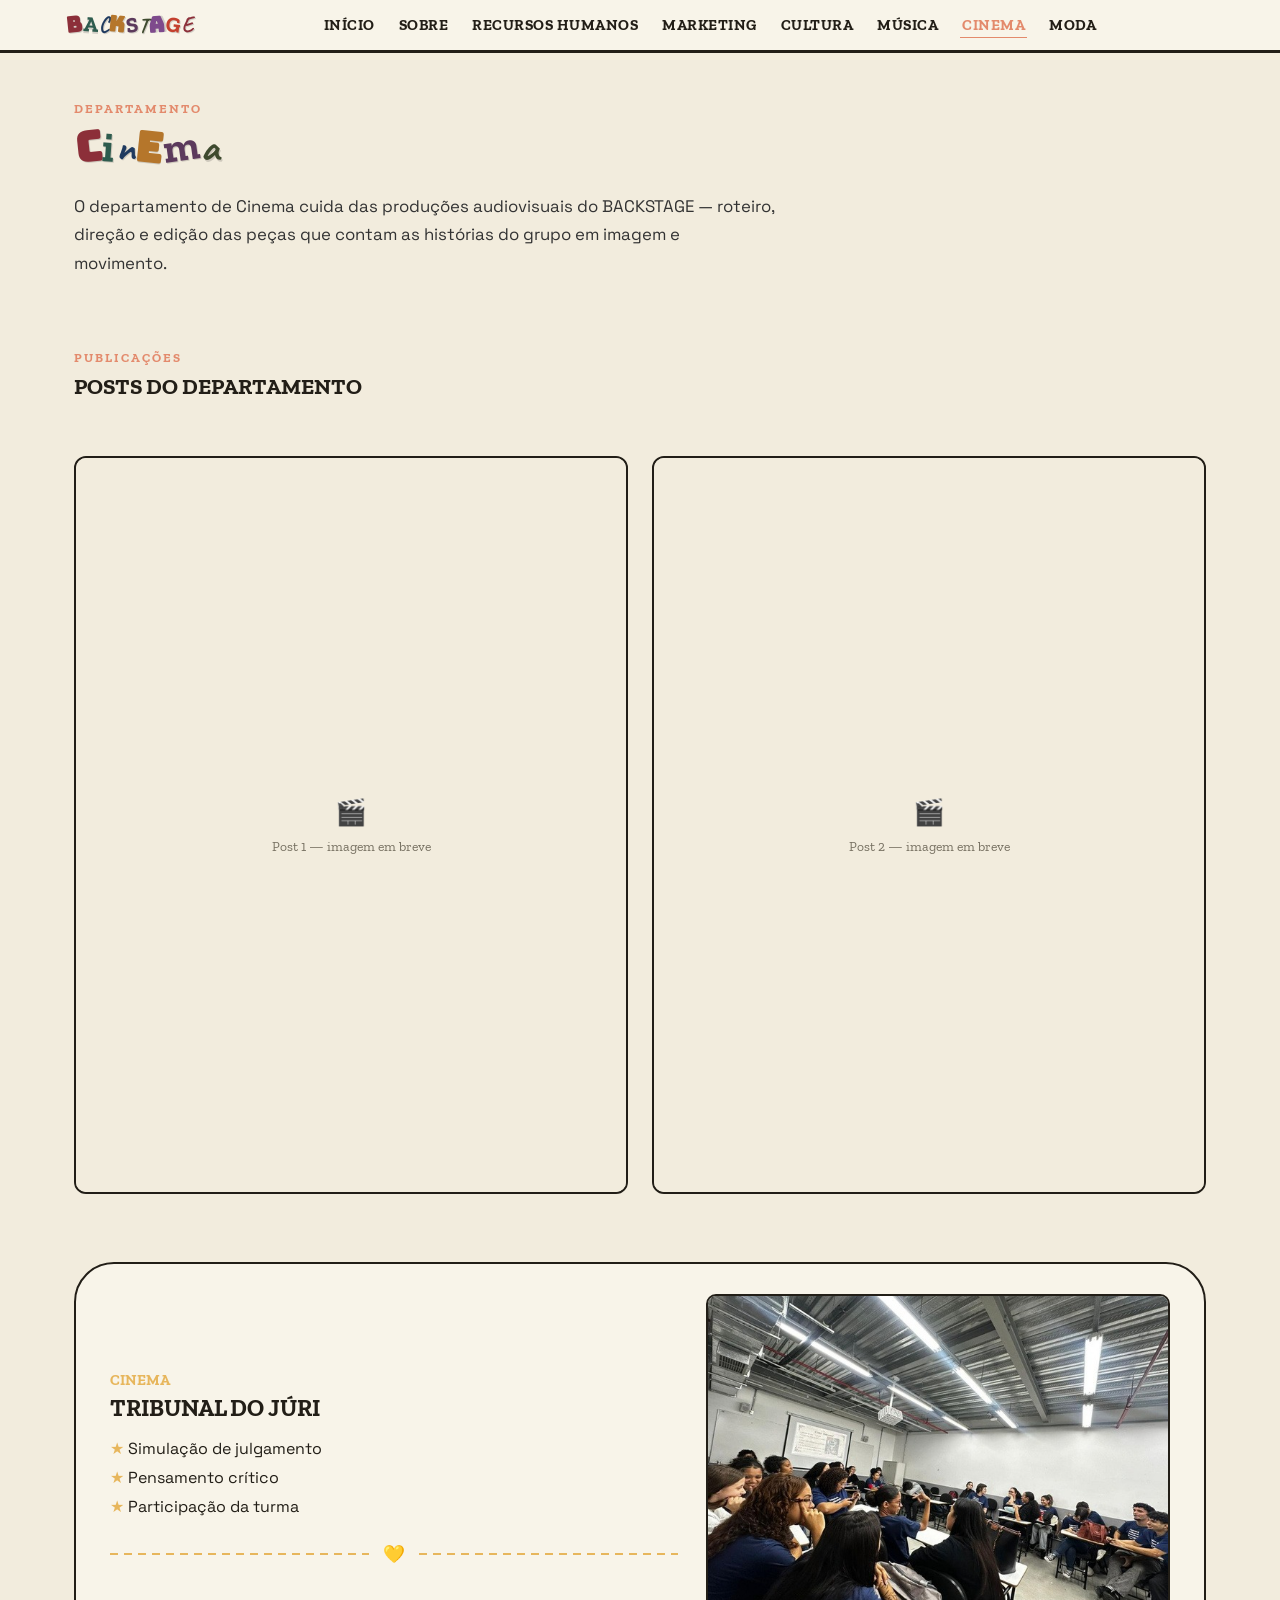
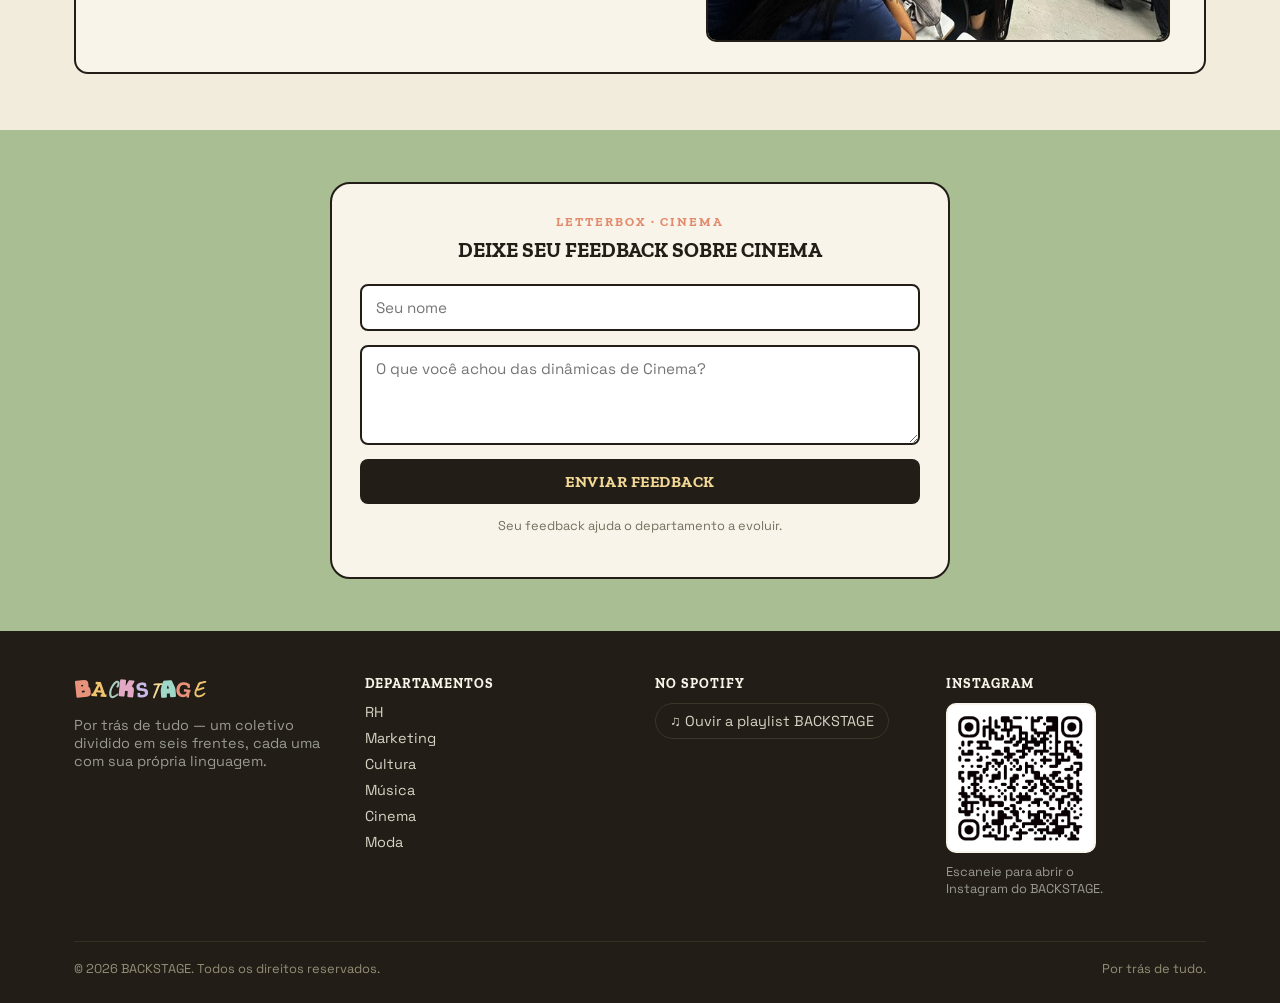
==== commit d31d274e: "feat(design): sincroniza site com o novo Claude Design Atualiza fotos reais (home, RH, cinema, moda," ====
--- a/cinema.html
+++ b/cinema.html
@@ -12,14 +12,15 @@
       <a href="index.html" class="logo"><span class="collage" data-collage data-text="BACKSTAGE"></span></a>
       <button class="nav-toggle" aria-label="Abrir menu" aria-expanded="false">&#9776;</button>
       <nav class="dept-nav">
-          <a href="rh.html" class="">RH</a>
+          <a href="index.html" class="">Início</a>
+          <a href="sobre.html" class="">Sobre</a>
+          <a href="rh.html" class="">Recursos Humanos</a>
           <a href="marketing.html" class="">Marketing</a>
           <a href="cultura.html" class="">Cultura</a>
           <a href="musica.html" class="">Música</a>
           <a href="cinema.html" class="active">Cinema</a>
           <a href="moda.html" class="">Moda</a>
       </nav>
-      <a href="sobre.html" class="about-link">Sobre</a>
     </div>
   </header>
   <section class="text-section" style="padding-top:48px;">
@@ -39,12 +40,18 @@
     <div class="container">
       <div class="posts-grid">
         <div class="post-card">
-          <img src="assets/img/cinema-post-1.svg" alt="Post 1 do Cinema">
-          <div class="post-caption">Legenda do post 1 (placeholder) — substituir pelo texto real da postagem.</div>
+          <div class="media-placeholder">
+            <div class="icon">&#127916;</div>
+            <p>Post 1 — imagem em breve</p>
+          </div>
+          <div class="post-caption">Legenda do post 1 — em breve.</div>
         </div>
         <div class="post-card">
-          <img src="assets/img/cinema-post-2.svg" alt="Post 2 do Cinema">
-          <div class="post-caption">Legenda do post 2 (placeholder) — substituir pelo texto real da postagem.</div>
+          <div class="media-placeholder">
+            <div class="icon">&#127916;</div>
+            <p>Post 2 — imagem em breve</p>
+          </div>
+          <div class="post-caption">Legenda do post 2 — em breve.</div>
         </div>
       </div>
     </div>
@@ -63,7 +70,7 @@
           <div class="project-divider"><span class="line"></span><span class="heart">💛</span><span class="line"></span></div>
         </div>
         <div class="project-photo">
-          <img src="assets/img/cinema-dinamica-real.jpeg" alt="Tribunal do Júri — Cinema">
+          <img src="assets/img/cinema-tribunal-juri.jpg" alt="Tribunal do Júri — Cinema">
         </div>
       </div>
     </div>
--- a/assets/style.css
+++ b/assets/style.css
@@ -91,26 +91,37 @@
 
 .header-inner {
   display: flex;
+  flex-wrap: nowrap;
   align-items: center;
   justify-content: space-between;
-  gap: 20px;
-  padding: 14px 24px;
+  gap: 12px;
+  padding: 12px 16px;
   max-width: 1180px;
   margin: 0 auto;
 }
 
 .logo {
-  font-size: 1.5rem;
-  white-space: nowrap;
+  display: inline-flex;
+  flex-shrink: 0;
+}
+
+.logo .collage {
+  font-size: clamp(15px, 1.7vw, 34px);
 }
 
 nav.dept-nav {
   display: flex;
-  flex-wrap: wrap;
-  gap: 6px 20px;
+  flex-wrap: nowrap;
+  gap: clamp(8px, 1.6vw, 20px);
+  align-items: center;
+  overflow-x: auto;
+  scrollbar-width: none;
+  min-width: 0;
+  flex: 1 1 auto;
+  justify-content: center;
   font-family: var(--note);
   font-weight: 700;
-  font-size: 0.95rem;
+  font-size: clamp(0.72rem, 1.6vw, 0.95rem);
   text-transform: uppercase;
   letter-spacing: 0.5px;
 }
@@ -118,6 +129,8 @@
 nav.dept-nav a {
   position: relative;
   padding: 4px 2px;
+  white-space: nowrap;
+  flex-shrink: 0;
 }
 
 nav.dept-nav a::after {
@@ -132,18 +145,6 @@
 nav.dept-nav a:hover::after,
 nav.dept-nav a.active::after { width: 100%; }
 nav.dept-nav a.active { color: var(--coral); }
-
-.about-link {
-  font-family: var(--note);
-  font-weight: 700;
-  font-size: 0.85rem;
-  text-transform: uppercase;
-  border: 2px solid var(--ink);
-  padding: 6px 14px;
-  border-radius: 999px;
-  white-space: nowrap;
-}
-.about-link:hover { background: var(--ink); color: var(--paper); }
 
 .nav-toggle {
   display: none;
@@ -356,6 +357,7 @@
 section.mv-section { padding: 60px 0; }
 section.mv-section.bg-mustard { background: var(--mustard); }
 section.mv-section.bg-sage { background: var(--sage); }
+section.mv-section.bg-teal { background: var(--teal); }
 section.mv-section.bg-teal-swirl { background: var(--swirl-teal); }
 section.mv-section.bg-stripe { background: var(--stripe-mustard); }
 
@@ -493,6 +495,29 @@
 .post-card img { width: 100%; aspect-ratio: 4/5; object-fit: cover; }
 .post-caption { padding: 14px 16px; font-size: 0.95rem; color: #333; font-family: var(--note); }
 
+/* ---------- Placeholder de mídia (sem foto/vídeo real ainda) ---------- */
+
+.media-placeholder {
+  width: 100%;
+  height: 100%;
+  display: flex;
+  flex-direction: column;
+  align-items: center;
+  justify-content: center;
+  gap: 10px;
+  background: var(--cream);
+  border: 2px dashed var(--ink);
+  color: var(--gray);
+  text-align: center;
+  padding: 16px;
+  box-sizing: border-box;
+}
+.media-placeholder .icon { font-size: 1.6rem; }
+.media-placeholder p { margin: 0; font-family: var(--note); font-size: 0.85rem; max-width: 180px; }
+.post-card .media-placeholder { aspect-ratio: 4/5; border: none; border-radius: 0; }
+.carousel-slide .media-placeholder { border: none; }
+.media-placeholder.alt { background: var(--mustard-light); }
+
 /* ---------- Spotify block (musica) ---------- */
 
 .spotify-block { background: var(--teal); padding: 40px 24px; text-align: center; }
@@ -665,10 +690,43 @@
 
 @media (max-width: 700px) {
   .nav-toggle { display: block; }
-  nav.dept-nav { display: none; flex-direction: column; width: 100%; padding-top: 12px; }
-  nav.dept-nav.open { display: flex; }
+  nav.dept-nav {
+    display: flex;
+    flex-direction: column;
+    width: 100%;
+    gap: 0;
+    max-height: 0;
+    opacity: 0;
+    overflow: hidden;
+    padding: 0 4px;
+    margin-top: 0;
+    border-top: 0 solid var(--ink);
+    transition: max-height 0.3s ease, opacity 0.25s ease, padding 0.3s ease, margin-top 0.3s ease;
+  }
+  nav.dept-nav.open {
+    max-height: 640px;
+    opacity: 1;
+    padding: 8px 4px 16px;
+    margin-top: 10px;
+    border-top-width: 2px;
+  }
+  nav.dept-nav a {
+    width: 100%;
+    padding: 15px 12px;
+    text-align: center;
+    border-radius: 10px;
+    border-bottom: 1px solid rgba(34, 30, 23, 0.12);
+    font-size: 0.92rem;
+    transition: background 0.15s ease, color 0.15s ease;
+  }
+  nav.dept-nav a:last-child { border-bottom: none; }
+  nav.dept-nav a::after { display: none; }
+  nav.dept-nav a:active { background: rgba(34, 30, 23, 0.06); }
+  nav.dept-nav a.active {
+    background: rgba(227, 138, 108, 0.14);
+    border-radius: 10px;
+  }
   .header-inner { flex-wrap: wrap; }
-  .about-link { order: 3; }
   .articles-grid { grid-template-columns: 1fr; }
   .footer-grid { grid-template-columns: 1fr; gap: 22px; }
   .carousel-track { height: 220px; }
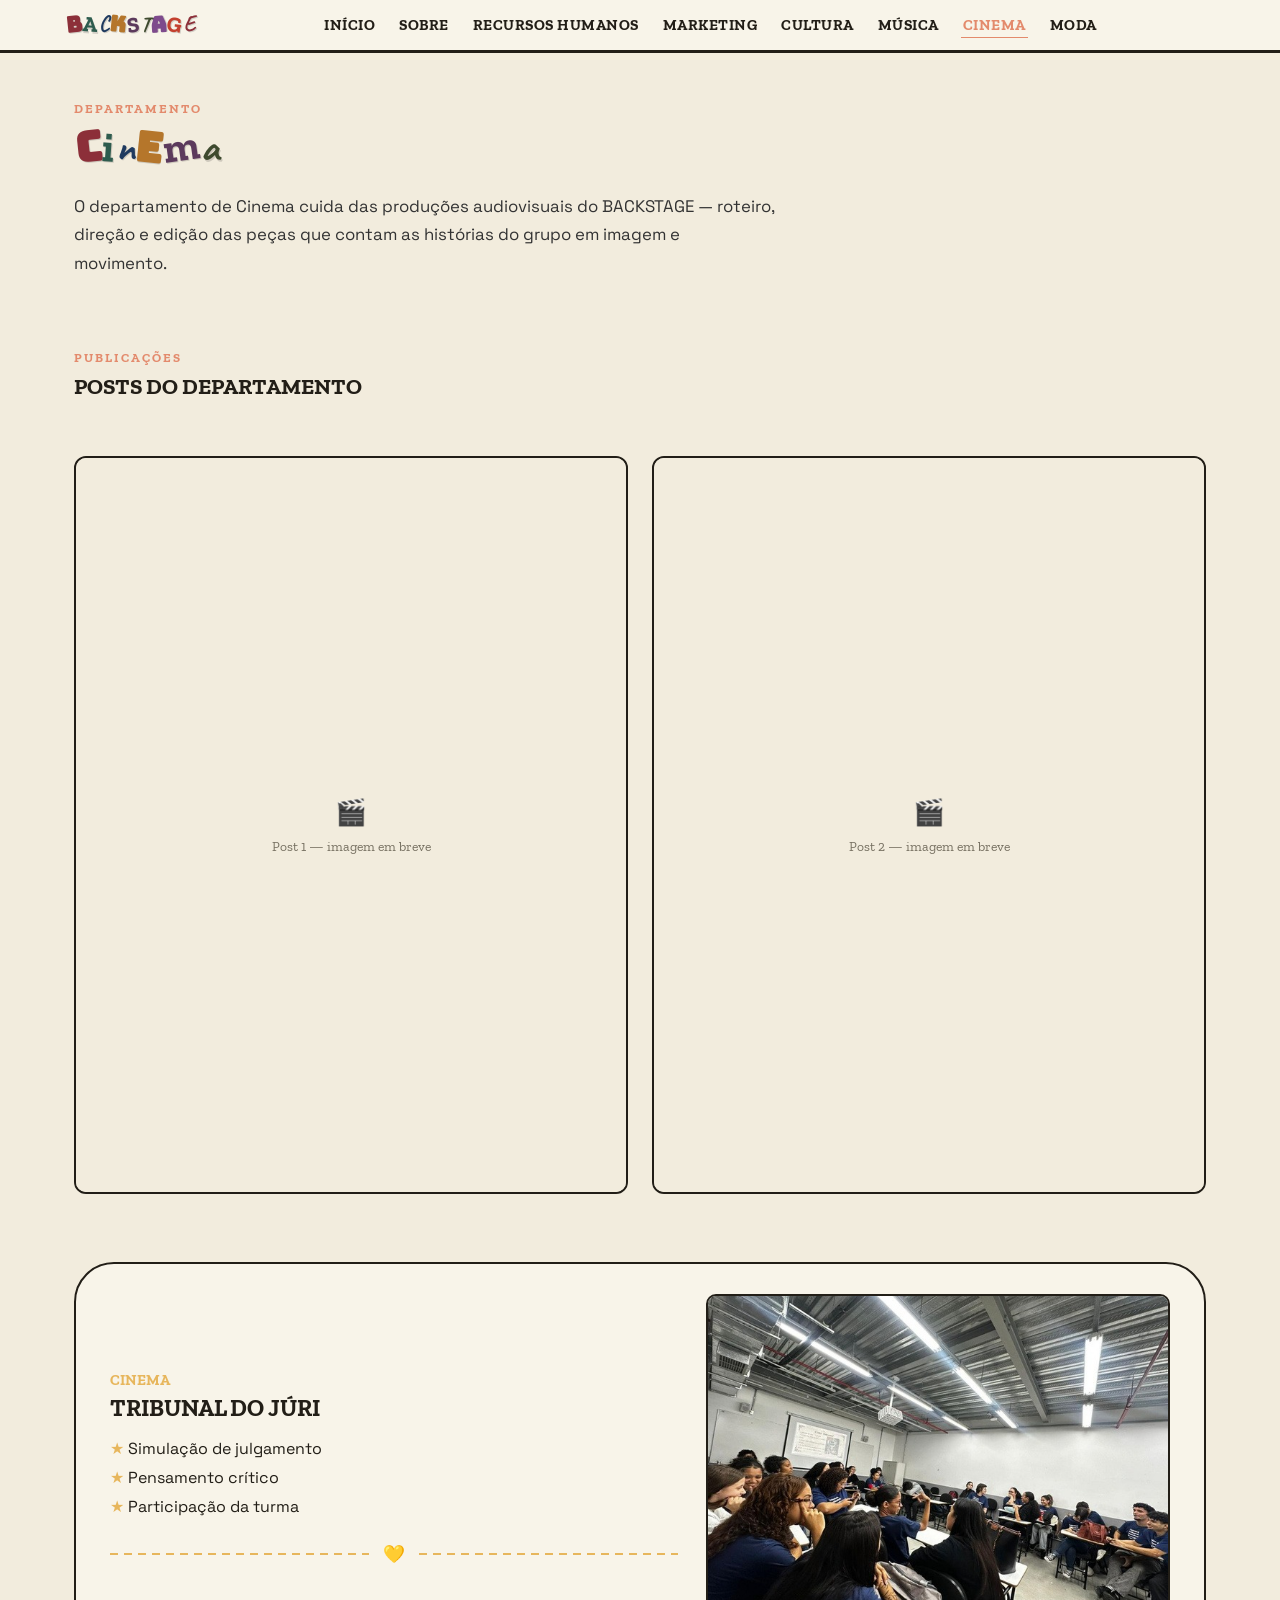
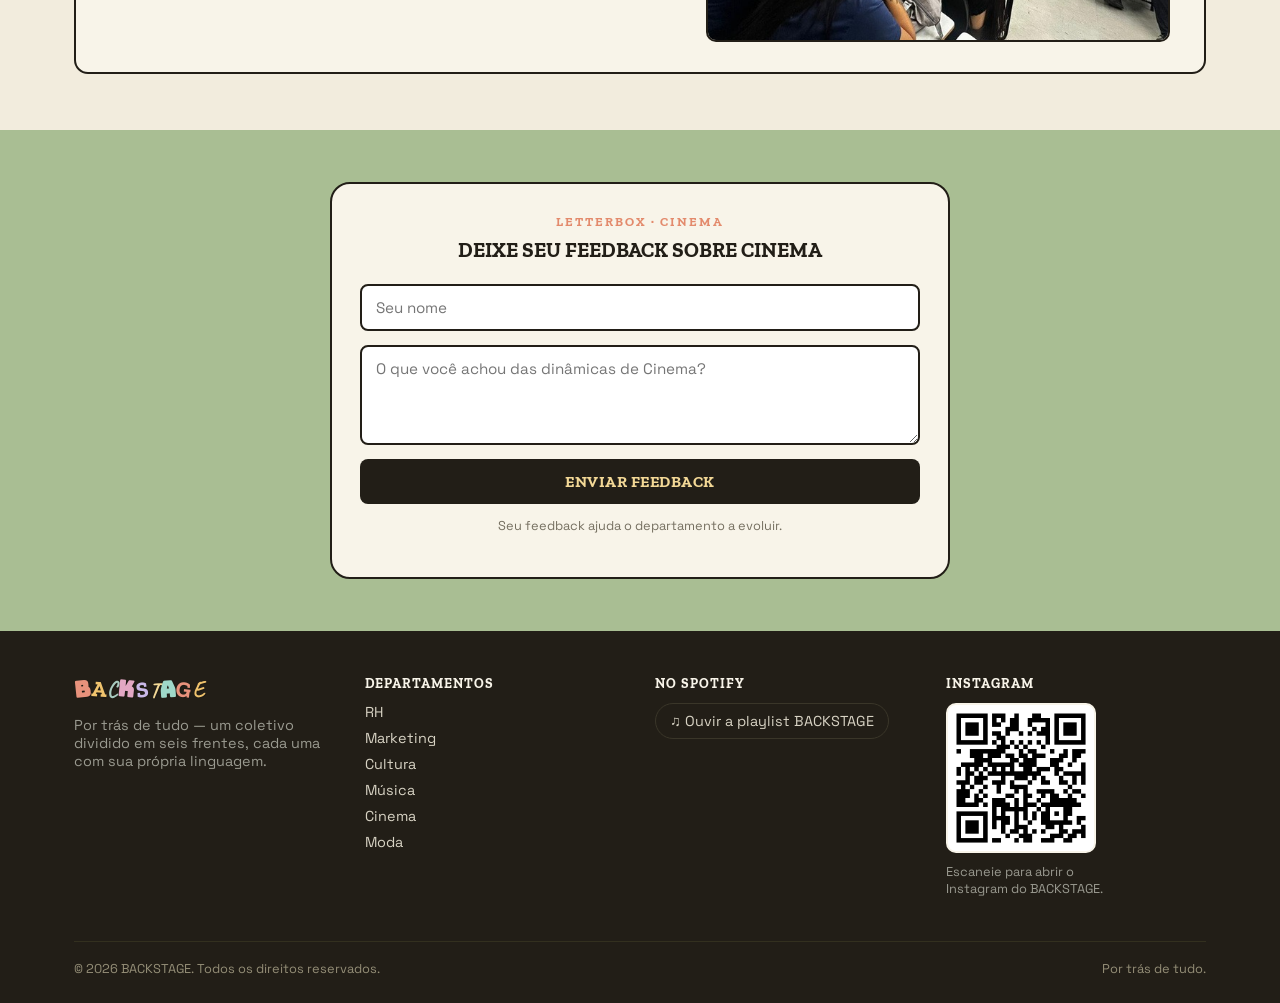
==== commit f549a0ab: "Corrigir link do Instagram e regenerar QR code do rodapé" ====
--- a/cinema.html
+++ b/cinema.html
@@ -119,7 +119,7 @@
         </div>
         <div class="footer-qr-col">
           <h4>Instagram</h4>
-          <a href="https://instagram.com/backstage" target="_blank" rel="noopener noreferrer">
+          <a href="https://www.instagram.com/news.backstage/" target="_blank" rel="noopener noreferrer">
             <img src="assets/img/qr-code.png" alt="QR code para o Instagram do BACKSTAGE">
           </a>
           <p>Escaneie para abrir o Instagram do BACKSTAGE.</p>
--- a/assets/style.css
+++ b/assets/style.css
@@ -106,7 +106,7 @@
 }
 
 .logo .collage {
-  font-size: clamp(15px, 1.7vw, 34px);
+  font-size: clamp(22px, 1.7vw, 34px);
 }
 
 nav.dept-nav {
@@ -522,7 +522,7 @@
 
 .spotify-block { background: var(--teal); padding: 40px 24px; text-align: center; }
 .spotify-block img {
-  margin: 0 auto; max-width: 420px;
+  margin: 0 auto; width: 100%; max-width: 420px; height: auto;
   border: 3px solid var(--ink); border-radius: 12px;
 }
 .spotify-block p { color: var(--ink); margin-top: 16px; font-family: var(--note); font-weight: 600; }
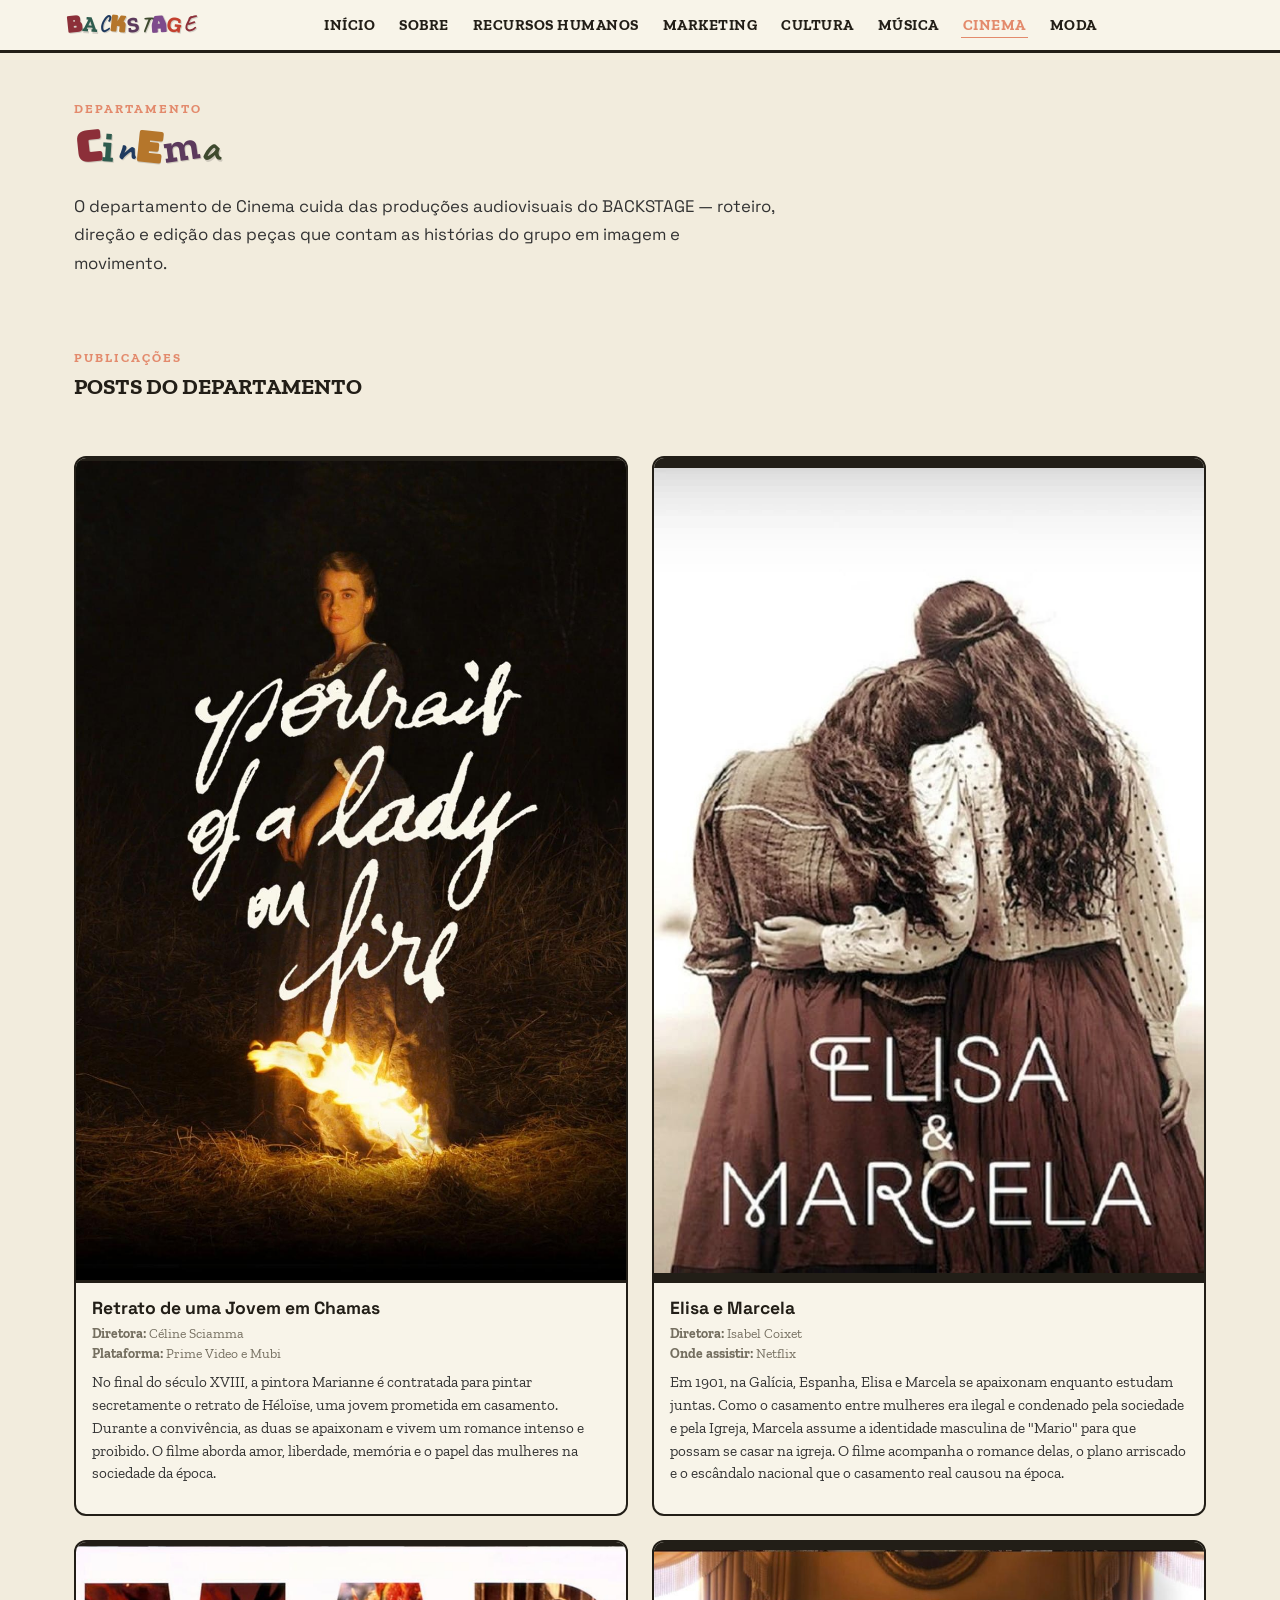
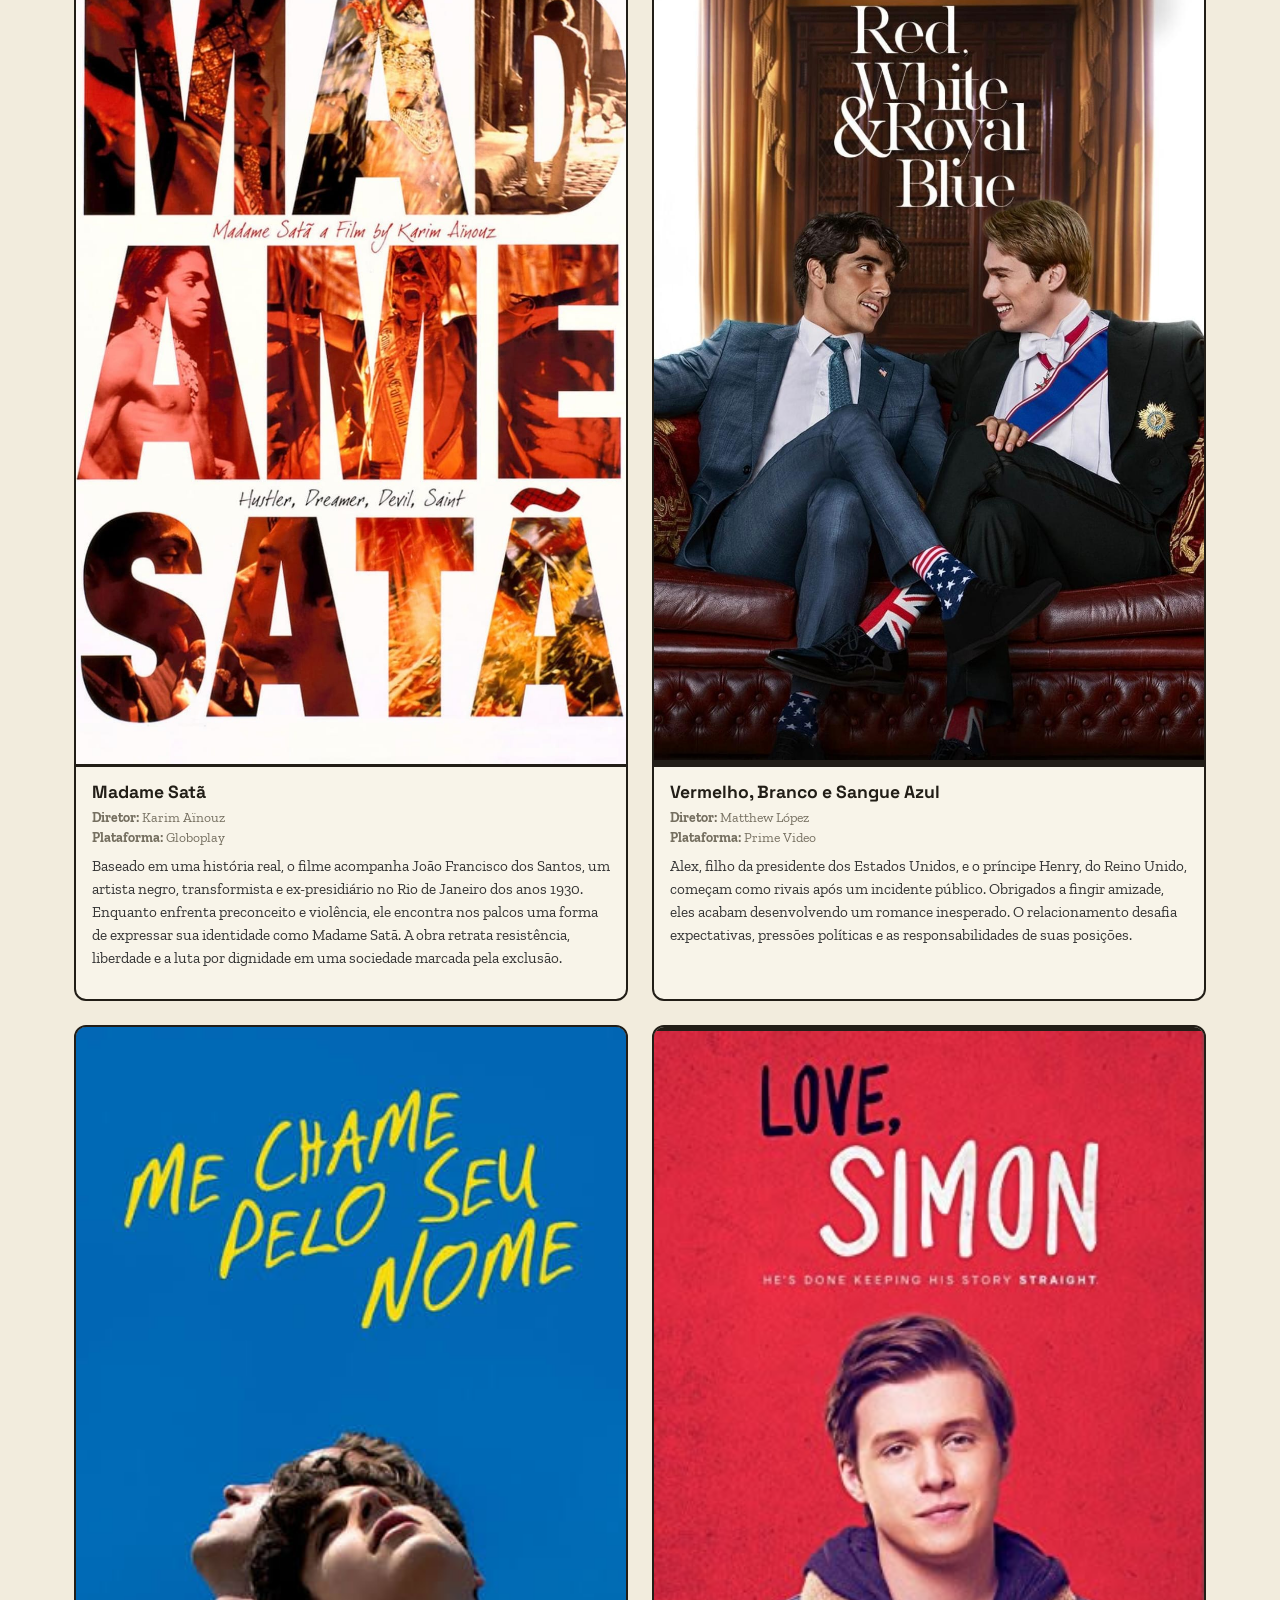
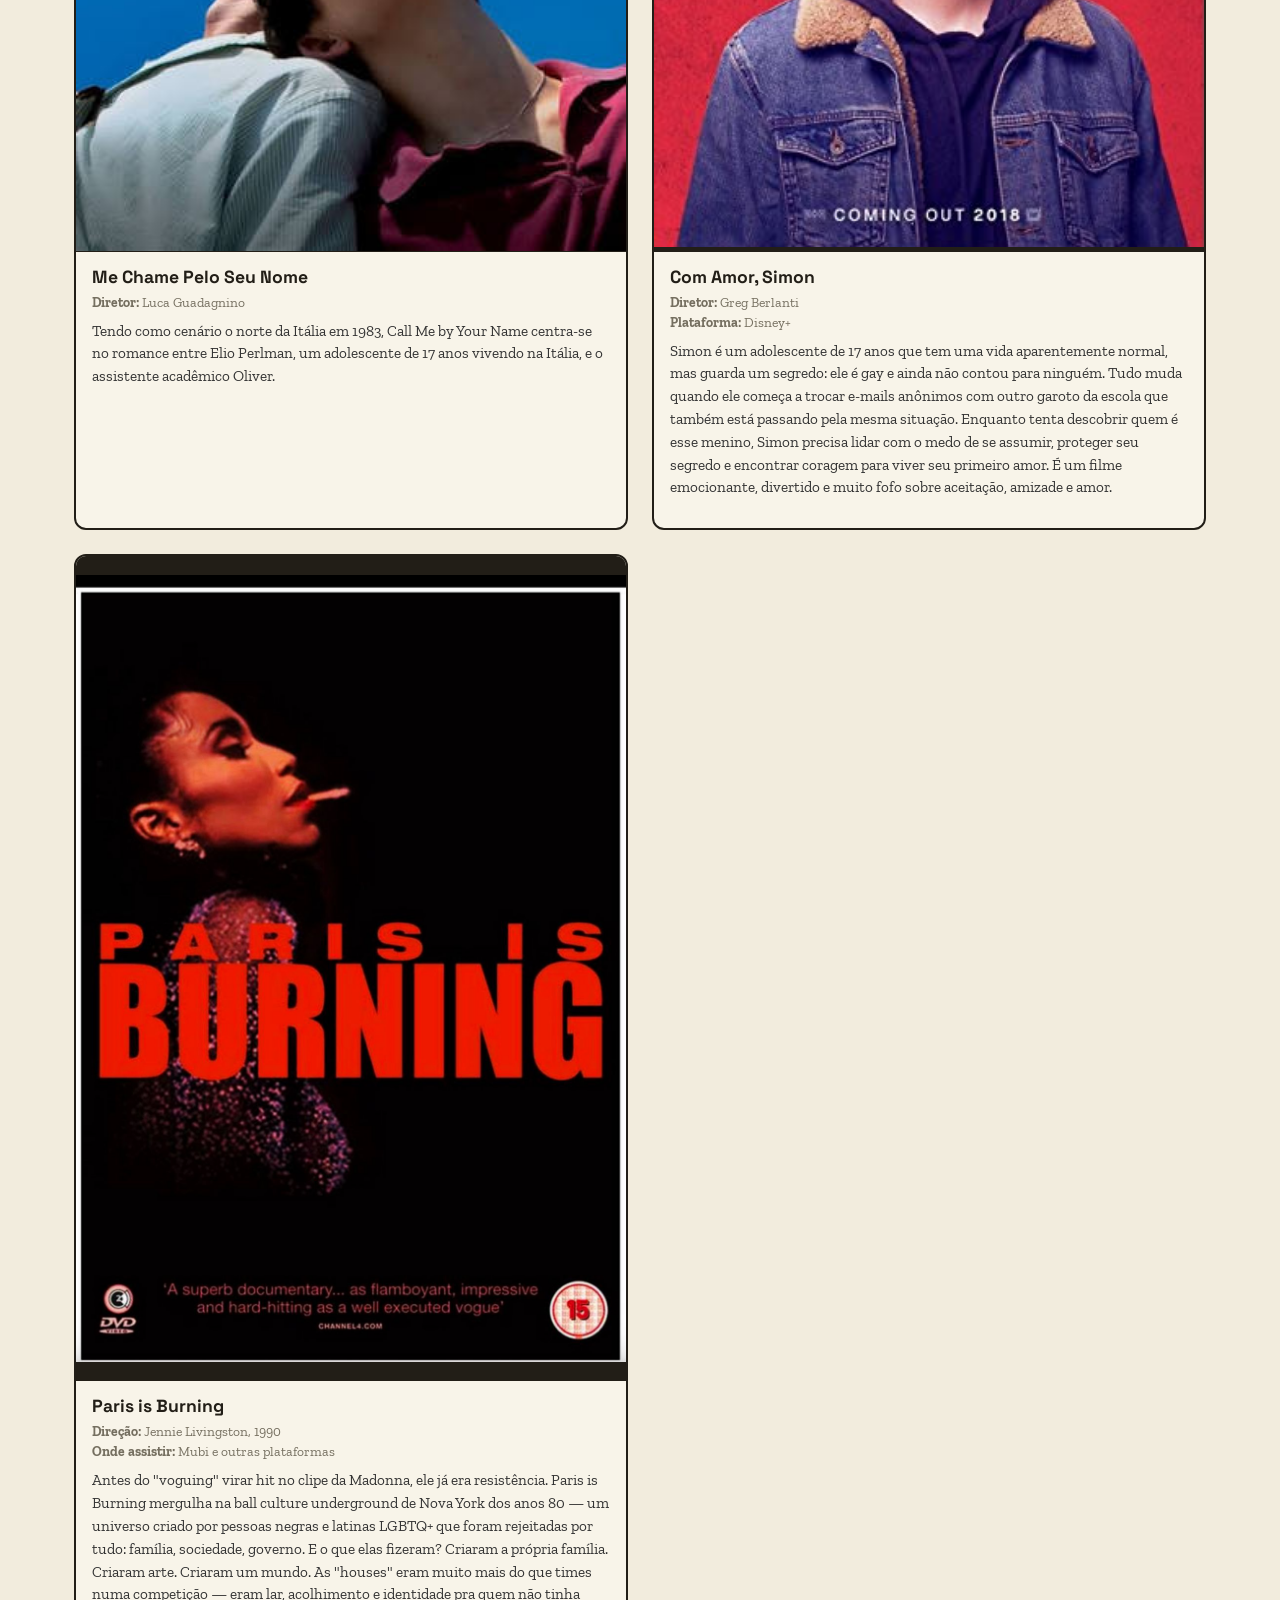
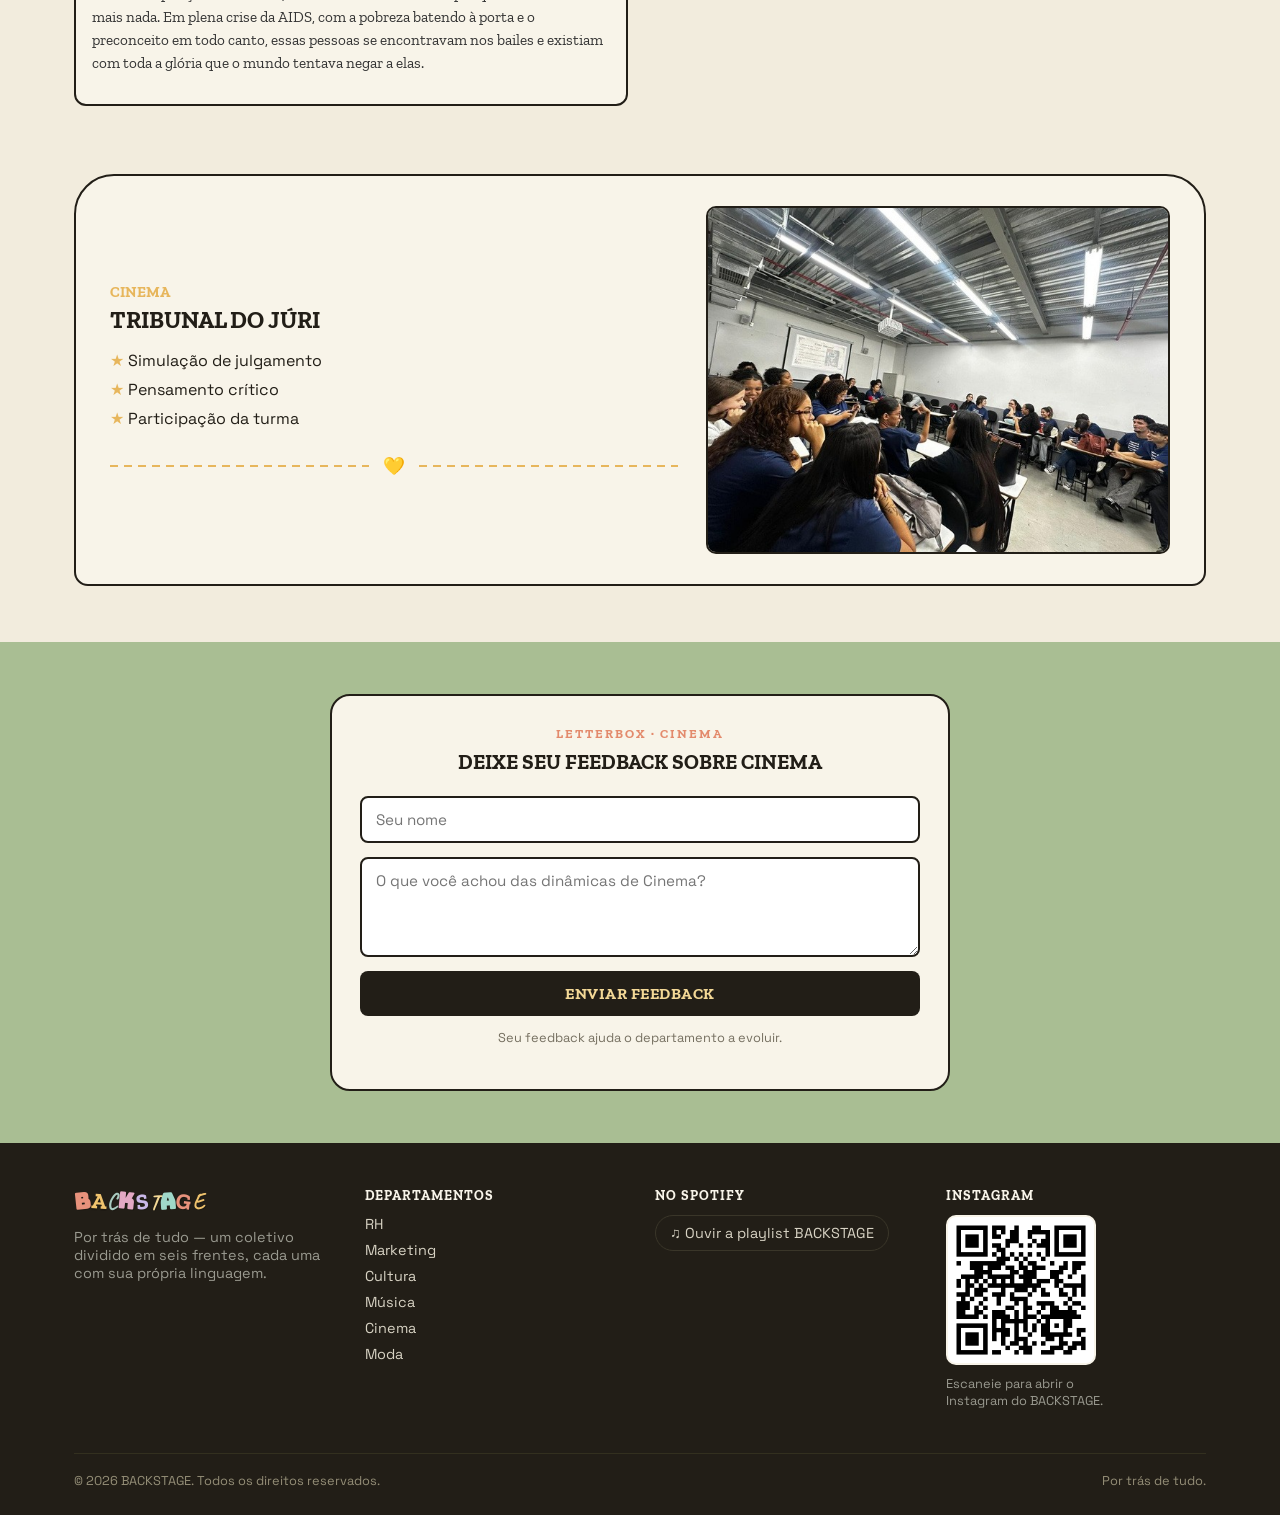
==== commit 8127184f: "Remover carrossel de Marketing, manter só 1 foto em Música e publicar posts de filmes em Cinema" ====
--- a/cinema.html
+++ b/cinema.html
@@ -38,20 +38,68 @@
   </section>
   <section class="text-section" style="padding-top:20px;">
     <div class="container">
-      <div class="posts-grid">
-        <div class="post-card">
-          <div class="media-placeholder">
-            <div class="icon">&#127916;</div>
-            <p>Post 1 — imagem em breve</p>
+      <div class="posts-grid movie-grid">
+        <div class="post-card movie-card">
+          <img src="assets/img/cinema-retrato-jovem-em-chamas.jpg" alt="Pôster de Retrato de uma Jovem em Chamas">
+          <div class="post-caption">
+            <h3>Retrato de uma Jovem em Chamas</h3>
+            <p class="movie-meta"><strong>Diretora:</strong> Céline Sciamma</p>
+            <p class="movie-meta"><strong>Plataforma:</strong> Prime Video e Mubi</p>
+            <p>No final do século XVIII, a pintora Marianne é contratada para pintar secretamente o retrato de Héloïse, uma jovem prometida em casamento. Durante a convivência, as duas se apaixonam e vivem um romance intenso e proibido. O filme aborda amor, liberdade, memória e o papel das mulheres na sociedade da época.</p>
           </div>
-          <div class="post-caption">Legenda do post 1 — em breve.</div>
         </div>
-        <div class="post-card">
-          <div class="media-placeholder">
-            <div class="icon">&#127916;</div>
-            <p>Post 2 — imagem em breve</p>
+        <div class="post-card movie-card">
+          <img src="assets/img/cinema-elisa-e-marcela.jpg" alt="Pôster de Elisa e Marcela">
+          <div class="post-caption">
+            <h3>Elisa e Marcela</h3>
+            <p class="movie-meta"><strong>Diretora:</strong> Isabel Coixet</p>
+            <p class="movie-meta"><strong>Onde assistir:</strong> Netflix</p>
+            <p>Em 1901, na Galícia, Espanha, Elisa e Marcela se apaixonam enquanto estudam juntas. Como o casamento entre mulheres era ilegal e condenado pela sociedade e pela Igreja, Marcela assume a identidade masculina de "Mario" para que possam se casar na igreja. O filme acompanha o romance delas, o plano arriscado e o escândalo nacional que o casamento real causou na época.</p>
           </div>
-          <div class="post-caption">Legenda do post 2 — em breve.</div>
+        </div>
+        <div class="post-card movie-card">
+          <img src="assets/img/cinema-madame-sata.jpg" alt="Pôster de Madame Satã">
+          <div class="post-caption">
+            <h3>Madame Satã</h3>
+            <p class="movie-meta"><strong>Diretor:</strong> Karim Aïnouz</p>
+            <p class="movie-meta"><strong>Plataforma:</strong> Globoplay</p>
+            <p>Baseado em uma história real, o filme acompanha João Francisco dos Santos, um artista negro, transformista e ex-presidiário no Rio de Janeiro dos anos 1930. Enquanto enfrenta preconceito e violência, ele encontra nos palcos uma forma de expressar sua identidade como Madame Satã. A obra retrata resistência, liberdade e a luta por dignidade em uma sociedade marcada pela exclusão.</p>
+          </div>
+        </div>
+        <div class="post-card movie-card">
+          <img src="assets/img/cinema-vermelho-branco-sangue-azul.jpg" alt="Pôster de Vermelho, Branco e Sangue Azul">
+          <div class="post-caption">
+            <h3>Vermelho, Branco e Sangue Azul</h3>
+            <p class="movie-meta"><strong>Diretor:</strong> Matthew López</p>
+            <p class="movie-meta"><strong>Plataforma:</strong> Prime Video</p>
+            <p>Alex, filho da presidente dos Estados Unidos, e o príncipe Henry, do Reino Unido, começam como rivais após um incidente público. Obrigados a fingir amizade, eles acabam desenvolvendo um romance inesperado. O relacionamento desafia expectativas, pressões políticas e as responsabilidades de suas posições.</p>
+          </div>
+        </div>
+        <div class="post-card movie-card">
+          <img src="assets/img/cinema-me-chame-pelo-seu-nome.jpg" alt="Pôster de Me Chame Pelo Seu Nome">
+          <div class="post-caption">
+            <h3>Me Chame Pelo Seu Nome</h3>
+            <p class="movie-meta"><strong>Diretor:</strong> Luca Guadagnino</p>
+            <p>Tendo como cenário o norte da Itália em 1983, Call Me by Your Name centra-se no romance entre Elio Perlman, um adolescente de 17 anos vivendo na Itália, e o assistente acadêmico Oliver.</p>
+          </div>
+        </div>
+        <div class="post-card movie-card">
+          <img src="assets/img/cinema-com-amor-simon.jpg" alt="Pôster de Com Amor, Simon">
+          <div class="post-caption">
+            <h3>Com Amor, Simon</h3>
+            <p class="movie-meta"><strong>Diretor:</strong> Greg Berlanti</p>
+            <p class="movie-meta"><strong>Plataforma:</strong> Disney+</p>
+            <p>Simon é um adolescente de 17 anos que tem uma vida aparentemente normal, mas guarda um segredo: ele é gay e ainda não contou para ninguém. Tudo muda quando ele começa a trocar e-mails anônimos com outro garoto da escola que também está passando pela mesma situação. Enquanto tenta descobrir quem é esse menino, Simon precisa lidar com o medo de se assumir, proteger seu segredo e encontrar coragem para viver seu primeiro amor. É um filme emocionante, divertido e muito fofo sobre aceitação, amizade e amor.</p>
+          </div>
+        </div>
+        <div class="post-card movie-card">
+          <img src="assets/img/cinema-paris-is-burning.jpg" alt="Pôster de Paris is Burning">
+          <div class="post-caption">
+            <h3>Paris is Burning</h3>
+            <p class="movie-meta"><strong>Direção:</strong> Jennie Livingston, 1990</p>
+            <p class="movie-meta"><strong>Onde assistir:</strong> Mubi e outras plataformas</p>
+            <p>Antes do "voguing" virar hit no clipe da Madonna, ele já era resistência. Paris is Burning mergulha na ball culture underground de Nova York dos anos 80 — um universo criado por pessoas negras e latinas LGBTQ+ que foram rejeitadas por tudo: família, sociedade, governo. E o que elas fizeram? Criaram a própria família. Criaram arte. Criaram um mundo. As "houses" eram muito mais do que times numa competição — eram lar, acolhimento e identidade pra quem não tinha mais nada. Em plena crise da AIDS, com a pobreza batendo à porta e o preconceito em todo canto, essas pessoas se encontravam nos bailes e existiam com toda a glória que o mundo tentava negar a elas.</p>
+          </div>
         </div>
       </div>
     </div>
--- a/assets/style.css
+++ b/assets/style.css
@@ -494,6 +494,24 @@
 .post-card { background: var(--paper); border: 2.5px solid var(--ink); border-radius: 12px; overflow: hidden; }
 .post-card img { width: 100%; aspect-ratio: 4/5; object-fit: cover; }
 .post-caption { padding: 14px 16px; font-size: 0.95rem; color: #333; font-family: var(--note); }
+
+.movie-card img {
+  aspect-ratio: 2/3;
+  object-fit: contain;
+  background: var(--ink);
+}
+.movie-card .post-caption h3 {
+  margin: 0 0 6px;
+  font-family: var(--body);
+  font-size: 1.1rem;
+  color: var(--ink);
+}
+.movie-card .post-caption .movie-meta {
+  margin: 0 0 4px;
+  font-size: 0.85rem;
+  color: var(--gray);
+}
+.movie-card .post-caption p:not(.movie-meta) { margin-top: 10px; line-height: 1.5; }
 
 /* ---------- Placeholder de mídia (sem foto/vídeo real ainda) ---------- */
 
